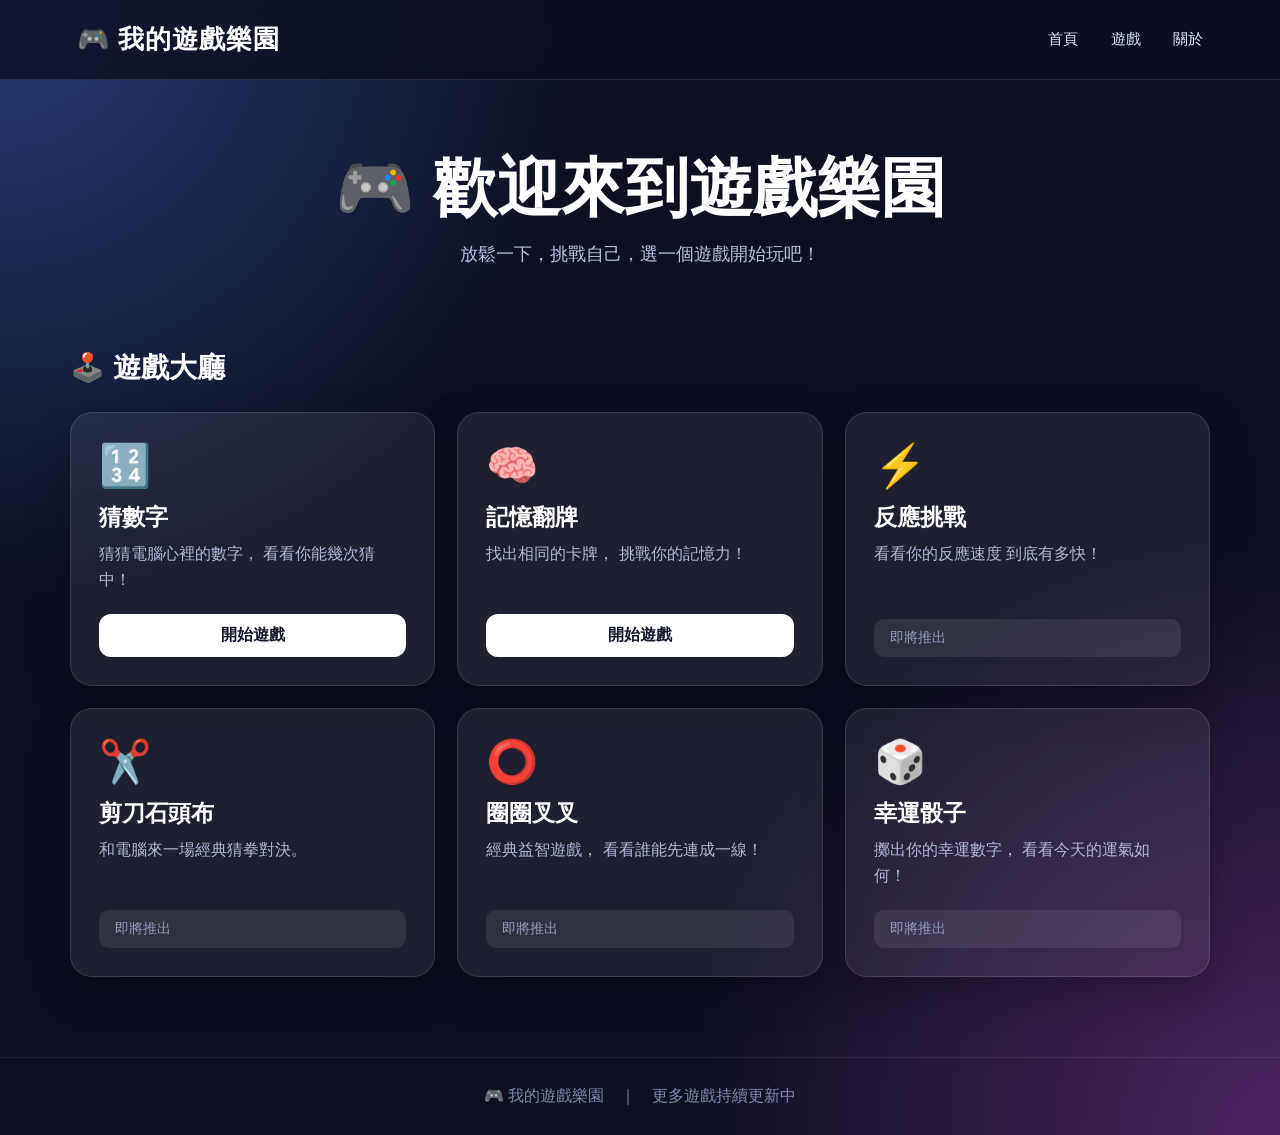
==== index.html @ 81b6e9c9 "Add files via upload" ====
<!DOCTYPE html>
<html lang="zh-Hant">
<head>
    <meta charset="UTF-8">
    <meta name="viewport" content="width=device-width, initial-scale=1.0">

    <title>我的遊戲樂園</title>

    <link rel="stylesheet" href="css/style.css">
</head>

<body>

    <!-- 頁首 -->
    <header>
        <div class="logo">
            🎮 我的遊戲樂園
        </div>

        <nav>
            <a href="index.html">首頁</a>
            <a href="#games">遊戲</a>
            <a href="#about">關於</a>
        </nav>
    </header>


    <!-- 首頁主視覺 -->
    <main>

        <section class="hero">
            <h1>🎮 歡迎來到遊戲樂園</h1>

            <p>
                放鬆一下，挑戰自己，選一個遊戲開始玩吧！
            </p>
        </section>


        <!-- 遊戲區 -->
        <section class="games-section" id="games">

            <h2 class="section-title">
                🕹️ 遊戲大廳
            </h2>


            <div class="game-grid">

                <!-- 猜數字 -->
                <div class="game-card">

                    <div>
                        <div class="game-icon">🔢</div>

                        <h3>猜數字</h3>

                        <p>
                            猜猜電腦心裡的數字，
                            看看你能幾次猜中！
                        </p>
                    </div>

                    <a
                        class="game-button"
                        href="games/guess-number.html"
                    >
                        開始遊戲
                    </a>

                </div>


                <!-- 記憶翻牌 -->
                <div class="game-card">

                    <div>
                        <div class="game-icon">🧠</div>

                        <h3>記憶翻牌</h3>

                        <p>
                            找出相同的卡牌，
                            挑戰你的記憶力！
                        </p>
                    </div>

                    <a
    class="game-button"
    href="games/memory.html"
>
    開始遊戲
</a>

                </div>


                <!-- 反應挑戰 -->
                <div class="game-card">

                    <div>
                        <div class="game-icon">⚡</div>

                        <h3>反應挑戰</h3>

                        <p>
                            看看你的反應速度
                            到底有多快！
                        </p>
                    </div>

                    <span class="coming-soon">
                        即將推出
                    </span>

                </div>


                <!-- 猜拳 -->
                <div class="game-card">

                    <div>
                        <div class="game-icon">✂️</div>

                        <h3>剪刀石頭布</h3>

                        <p>
                            和電腦來一場經典猜拳對決。
                        </p>
                    </div>

                    <span class="coming-soon">
                        即將推出
                    </span>

                </div>


                <!-- 圈圈叉叉 -->
                <div class="game-card">

                    <div>
                        <div class="game-icon">⭕</div>

                        <h3>圈圈叉叉</h3>

                        <p>
                            經典益智遊戲，
                            看看誰能先連成一線！
                        </p>
                    </div>

                    <span class="coming-soon">
                        即將推出
                    </span>

                </div>


                <!-- 骰子 -->
                <div class="game-card">

                    <div>
                        <div class="game-icon">🎲</div>

                        <h3>幸運骰子</h3>

                        <p>
                            擲出你的幸運數字，
                            看看今天的運氣如何！
                        </p>
                    </div>

                    <span class="coming-soon">
                        即將推出
                    </span>

                </div>

            </div>

        </section>

    </main>


    <!-- 頁尾 -->
    <footer id="about">
        🎮 我的遊戲樂園　｜　更多遊戲持續更新中
    </footer>

</body>
</html>
---- css/style.css ----
/* =========================
   整個網站的基本設定
   ========================= */

* {
    box-sizing: border-box;
}

body {
    margin: 0;
    font-family: "Microsoft JhengHei", "Noto Sans TC", sans-serif;
    background:
        radial-gradient(circle at top left, #263b73 0%, transparent 35%),
        radial-gradient(circle at bottom right, #4a245f 0%, transparent 35%),
        #0d1020;
    color: #ffffff;
    min-height: 100vh;
}


/* =========================
   頁首
   ========================= */

header {
    width: 100%;
    padding: 22px 6%;
    display: flex;
    justify-content: space-between;
    align-items: center;
    background: rgba(13, 16, 32, 0.8);
    border-bottom: 1px solid rgba(255, 255, 255, 0.1);
    backdrop-filter: blur(12px);
}

.logo {
    font-size: 26px;
    font-weight: bold;
    letter-spacing: 1px;
}

nav a {
    color: #dfe5ff;
    text-decoration: none;
    margin-left: 28px;
    font-size: 15px;
    transition: 0.3s;
}

nav a:hover {
    color: #ffffff;
}


/* =========================
   首頁主要區域
   ========================= */

.hero {
    max-width: 1200px;
    margin: 0 auto;
    padding: 70px 30px 35px;
    text-align: center;
}

.hero h1 {
    margin: 0 0 15px;
    font-size: clamp(36px, 6vw, 64px);
    line-height: 1.2;
}

.hero p {
    margin: 0 auto;
    color: #b9c1df;
    font-size: 18px;
}


/* =========================
   遊戲區域
   ========================= */

.games-section {
    max-width: 1200px;
    margin: 0 auto;
    padding: 25px 30px 80px;
}

.section-title {
    font-size: 28px;
    margin-bottom: 25px;
}


/* =========================
   遊戲卡片
   ========================= */

.game-grid {
    display: grid;
    grid-template-columns: repeat(3, 1fr);
    gap: 22px;
}

.game-card {
    position: relative;
    padding: 28px;
    min-height: 210px;
    display: flex;
    flex-direction: column;
    justify-content: space-between;

    background: rgba(255, 255, 255, 0.07);
    border: 1px solid rgba(255, 255, 255, 0.12);
    border-radius: 22px;

    box-shadow: 0 15px 40px rgba(0, 0, 0, 0.25);

    transition:
        transform 0.3s ease,
        background 0.3s ease,
        border-color 0.3s ease;
}

.game-card:hover {
    transform: translateY(-8px);
    background: rgba(255, 255, 255, 0.11);
    border-color: rgba(255, 255, 255, 0.25);
}

.game-icon {
    font-size: 42px;
    margin-bottom: 12px;
}

.game-card h3 {
    margin: 0 0 8px;
    font-size: 23px;
}

.game-card p {
    margin: 0;
    color: #aeb7d5;
    line-height: 1.6;
}


/* =========================
   遊戲按鈕
   ========================= */

.game-button {
    display: inline-block;
    margin-top: 22px;
    padding: 11px 20px;

    border-radius: 12px;
    background: #ffffff;
    color: #15182b;

    text-decoration: none;
    font-weight: bold;
    text-align: center;

    transition: 0.25s;
}

.game-button:hover {
    transform: scale(1.04);
}


/* =========================
   尚未開放的遊戲
   ========================= */

.coming-soon {
    display: inline-block;
    margin-top: 22px;
    padding: 10px 16px;

    border-radius: 10px;
    background: rgba(255, 255, 255, 0.08);
    color: #929bbd;

    font-size: 14px;
}


/* =========================
   頁尾
   ========================= */

footer {
    padding: 28px;
    text-align: center;
    color: #7f88aa;
    border-top: 1px solid rgba(255, 255, 255, 0.08);
}


/* =========================
   手機版
   ========================= */

@media (max-width: 850px) {

    .game-grid {
        grid-template-columns: repeat(2, 1fr);
    }

    header {
        padding: 18px 5%;
    }

    nav a {
        margin-left: 15px;
    }
}


@media (max-width: 600px) {

    header {
        flex-direction: column;
        gap: 15px;
    }

    nav a {
        margin: 0 8px;
    }

    .hero {
        padding-top: 50px;
    }

    .game-grid {
        grid-template-columns: 1fr;
    }

    .games-section {
        padding-left: 20px;
        padding-right: 20px;
    }
}
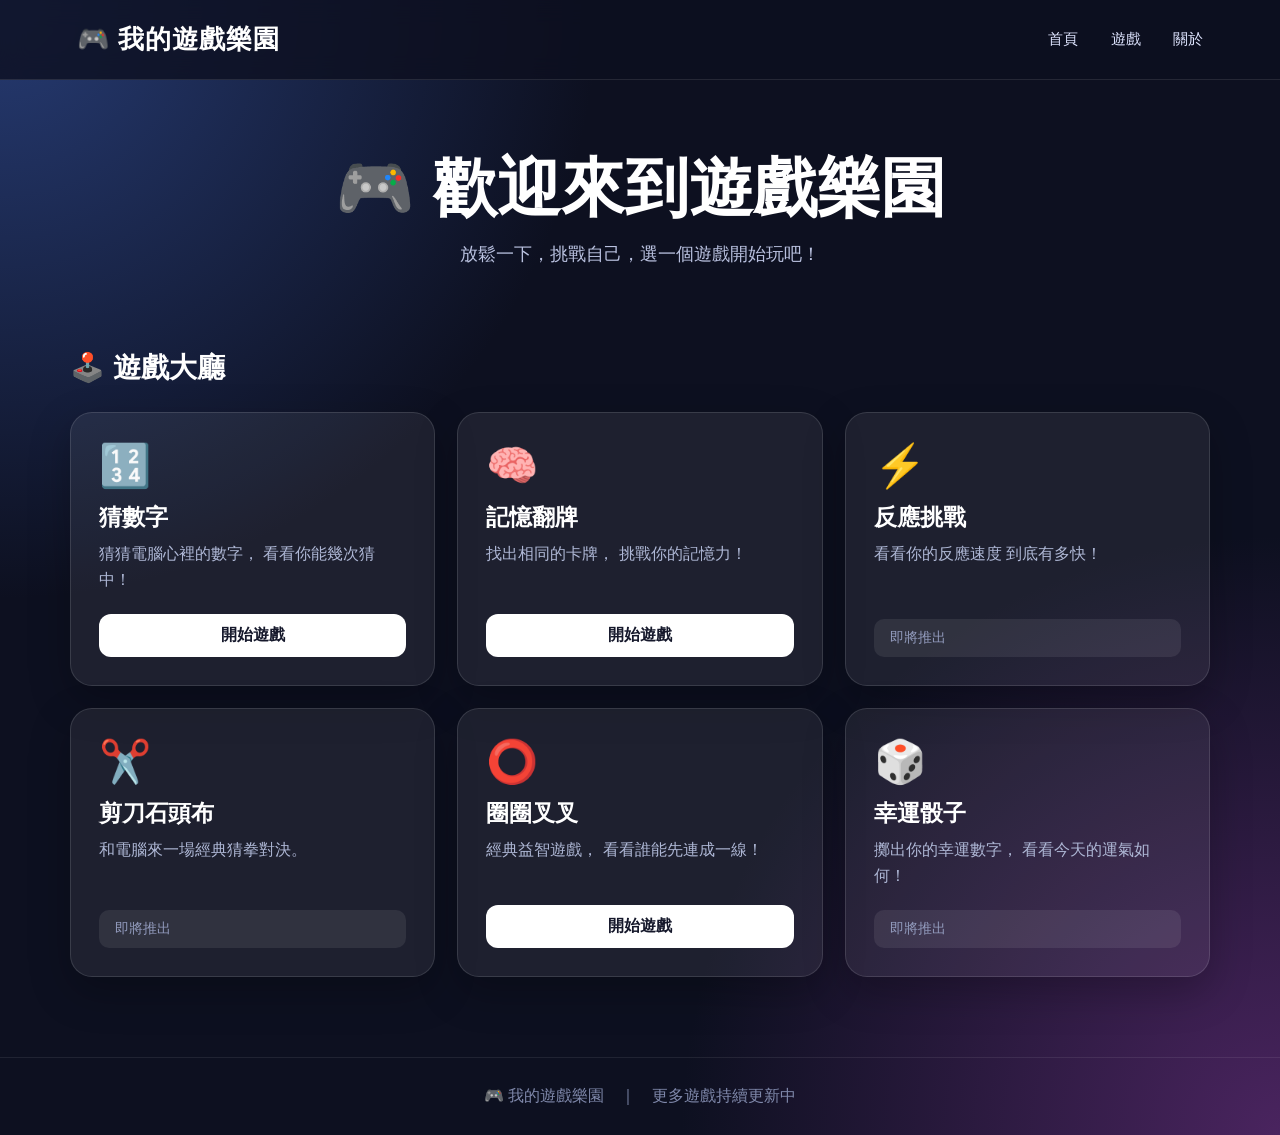
==== commit 1ceb7921: "Add files via upload" ====
--- a/index.html
+++ b/index.html
@@ -150,9 +150,9 @@
                         </p>
                     </div>
 
-                    <span class="coming-soon">
-                        即將推出
-                    </span>
+                    <a class="game-button" href="games/tic-tac-toe.html">
+    開始遊戲
+</a>
 
                 </div>
 
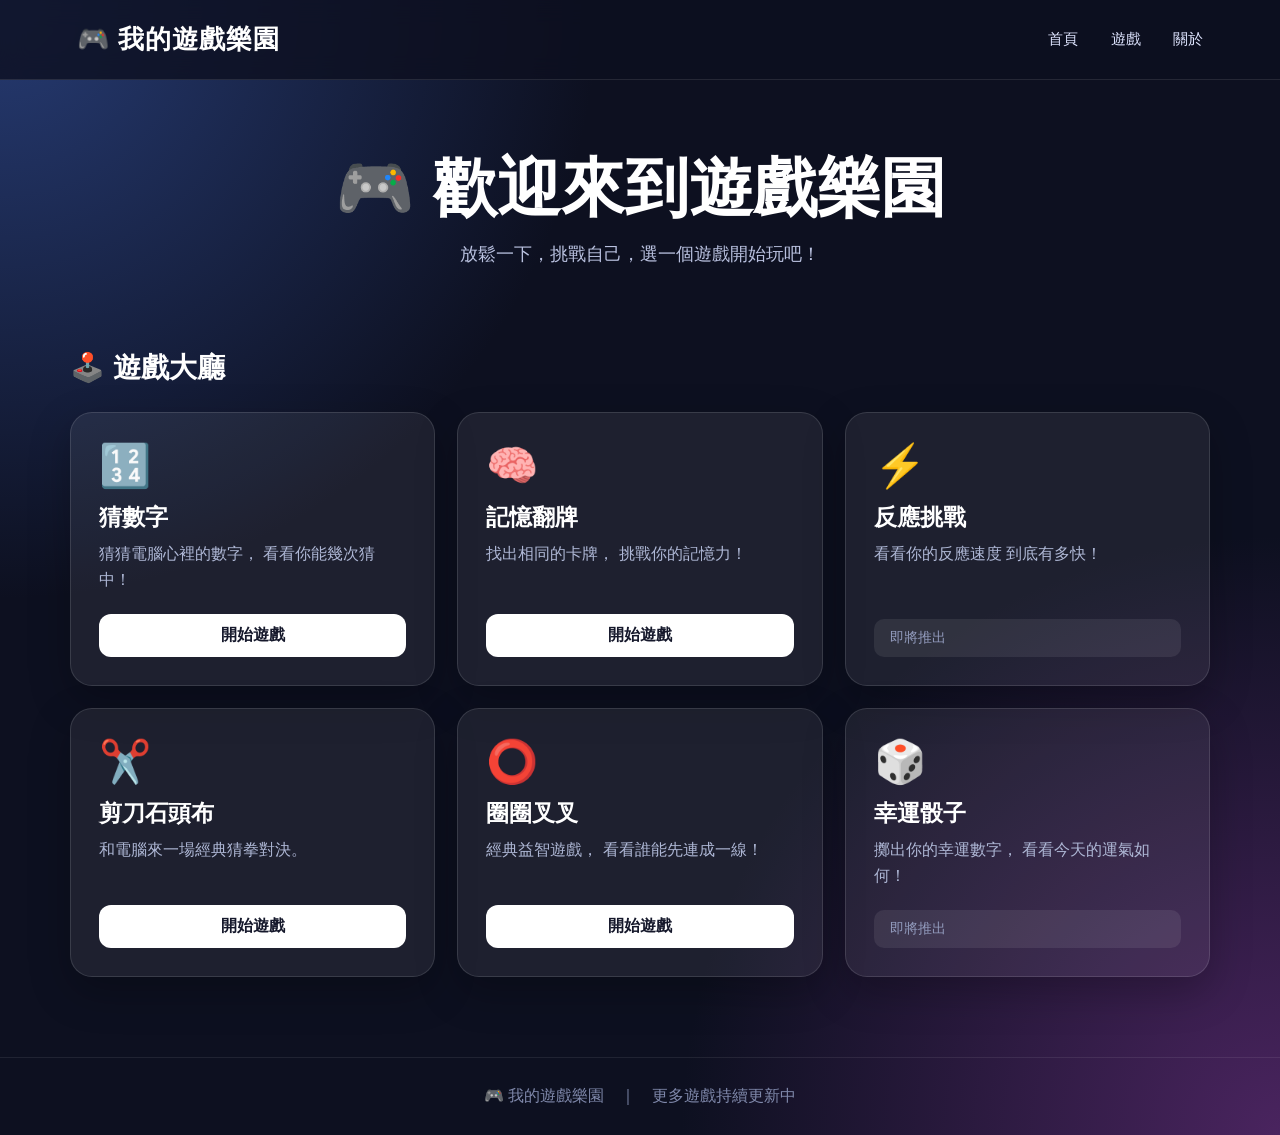
==== commit 34f2c518: "Add files via upload" ====
--- a/index.html
+++ b/index.html
@@ -129,9 +129,9 @@
                         </p>
                     </div>
 
-                    <span class="coming-soon">
-                        即將推出
-                    </span>
+                    <a class="game-button" href="games/rock-paper-scissors.html">
+    開始遊戲
+</a>
 
                 </div>
 
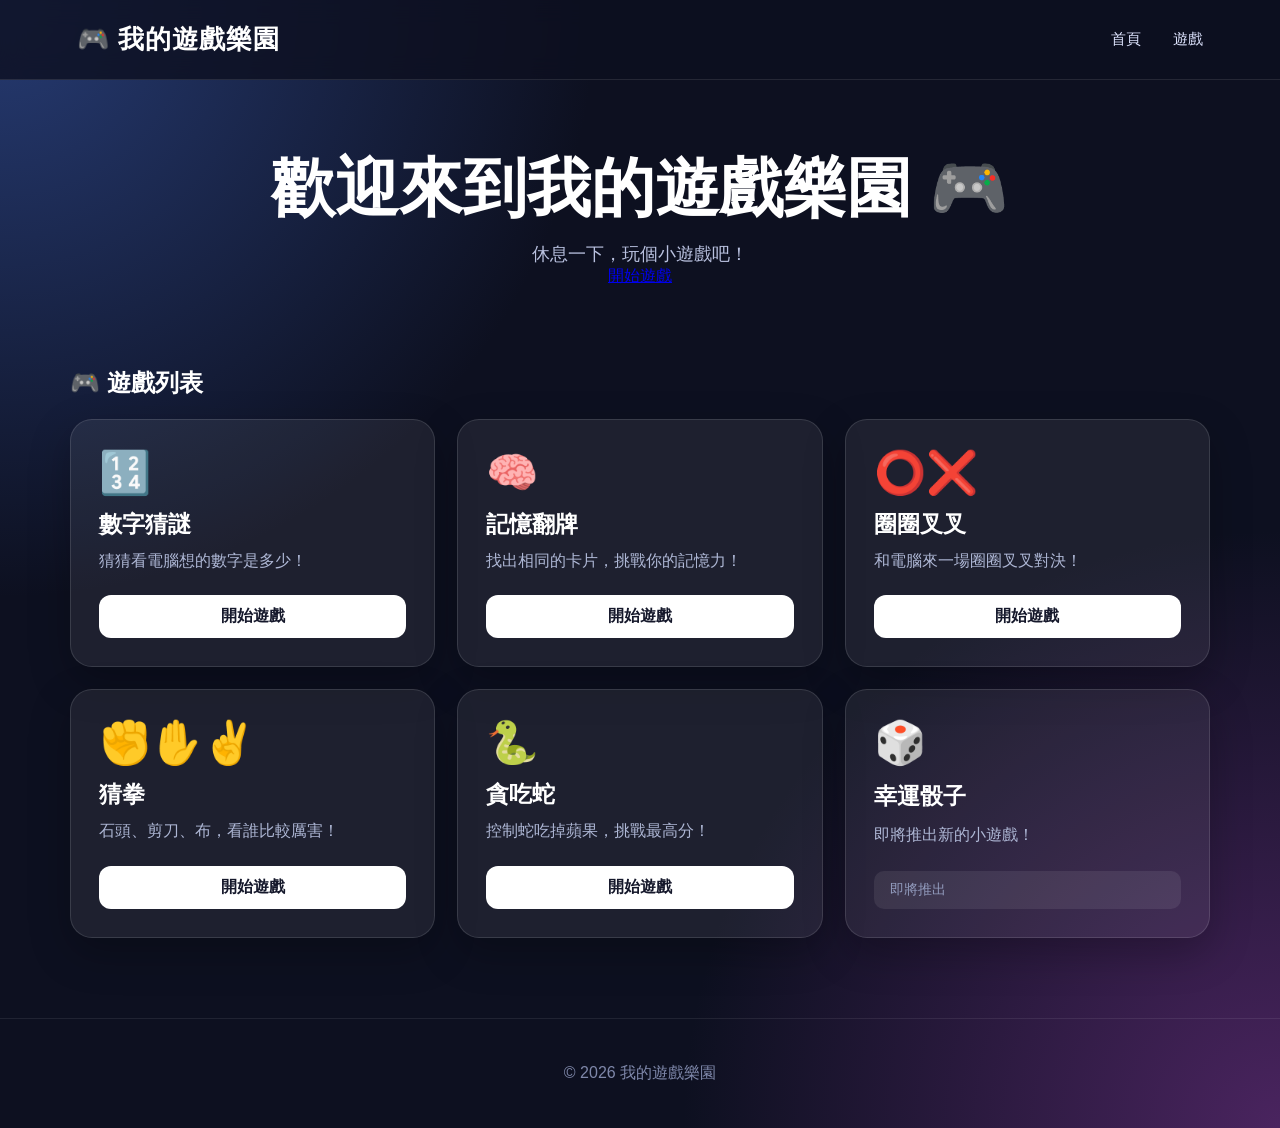
==== commit 69cf5426: "Add files via upload" ====
--- a/index.html
+++ b/index.html
@@ -1,65 +1,118 @@
 <!DOCTYPE html>
 <html lang="zh-Hant">
+
 <head>
+
     <meta charset="UTF-8">
-    <meta name="viewport" content="width=device-width, initial-scale=1.0">
+
+    <meta
+        name="viewport"
+        content="width=device-width, initial-scale=1.0"
+    >
 
     <title>我的遊戲樂園</title>
 
-    <link rel="stylesheet" href="css/style.css">
+    <link
+        rel="stylesheet"
+        href="css/style.css"
+    >
+
 </head>
 
+
 <body>
 
-    <!-- 頁首 -->
+
+    <!-- =========================
+         網站標題與導覽列
+    ========================== -->
+
     <header>
+
         <div class="logo">
             🎮 我的遊戲樂園
         </div>
 
         <nav>
-            <a href="index.html">首頁</a>
-            <a href="#games">遊戲</a>
-            <a href="#about">關於</a>
+
+            <a href="index.html">
+                首頁
+            </a>
+
+            <a href="#games">
+                遊戲
+            </a>
+
         </nav>
+
     </header>
 
 
-    <!-- 首頁主視覺 -->
+
+    <!-- =========================
+         首頁主要內容
+    ========================== -->
+
     <main>
 
+
+        <!-- 首頁歡迎區 -->
+
         <section class="hero">
-            <h1>🎮 歡迎來到遊戲樂園</h1>
+
+            <h1>
+                歡迎來到我的遊戲樂園 🎮
+            </h1>
 
             <p>
-                放鬆一下，挑戰自己，選一個遊戲開始玩吧！
+                休息一下，玩個小遊戲吧！
             </p>
+
+            <a
+                class="hero-button"
+                href="#games"
+            >
+                開始遊戲
+            </a>
+
         </section>
 
 
-        <!-- 遊戲區 -->
-        <section class="games-section" id="games">
-
-            <h2 class="section-title">
-                🕹️ 遊戲大廳
+
+        <!-- =========================
+             遊戲區
+        ========================== -->
+
+        <section
+            class="games-section"
+            id="games"
+        >
+
+            <h2>
+                🎮 遊戲列表
             </h2>
 
 
             <div class="game-grid">
 
-                <!-- 猜數字 -->
-                <div class="game-card">
-
-                    <div>
-                        <div class="game-icon">🔢</div>
-
-                        <h3>猜數字</h3>
-
-                        <p>
-                            猜猜電腦心裡的數字，
-                            看看你能幾次猜中！
-                        </p>
-                    </div>
+
+                <!-- =========================
+                     1. 數字猜謎
+                ========================== -->
+
+                <div class="game-card">
+
+                    <div class="game-icon">
+                        🔢
+                    </div>
+
+                    <h3>
+                        數字猜謎
+                    </h3>
+
+                    <p>
+                        猜猜看電腦想的數字是多少！
+                    </p>
 
                     <a
                         class="game-button"
@@ -71,43 +124,140 @@
                 </div>
 
 
-                <!-- 記憶翻牌 -->
-                <div class="game-card">
-
-                    <div>
-                        <div class="game-icon">🧠</div>
-
-                        <h3>記憶翻牌</h3>
-
-                        <p>
-                            找出相同的卡牌，
-                            挑戰你的記憶力！
-                        </p>
-                    </div>
-
-                    <a
-    class="game-button"
-    href="games/memory.html"
->
-    開始遊戲
-</a>
-
-                </div>
-
-
-                <!-- 反應挑戰 -->
-                <div class="game-card">
-
-                    <div>
-                        <div class="game-icon">⚡</div>
-
-                        <h3>反應挑戰</h3>
-
-                        <p>
-                            看看你的反應速度
-                            到底有多快！
-                        </p>
-                    </div>
+
+                <!-- =========================
+                     2. 記憶翻牌
+                ========================== -->
+
+                <div class="game-card">
+
+                    <div class="game-icon">
+                        🧠
+                    </div>
+
+                    <h3>
+                        記憶翻牌
+                    </h3>
+
+                    <p>
+                        找出相同的卡片，挑戰你的記憶力！
+                    </p>
+
+                    <a
+                        class="game-button"
+                        href="games/memory.html"
+                    >
+                        開始遊戲
+                    </a>
+
+                </div>
+
+
+
+                <!-- =========================
+                     3. 圈圈叉叉
+                ========================== -->
+
+                <div class="game-card">
+
+                    <div class="game-icon">
+                        ⭕❌
+                    </div>
+
+                    <h3>
+                        圈圈叉叉
+                    </h3>
+
+                    <p>
+                        和電腦來一場圈圈叉叉對決！
+                    </p>
+
+                    <a
+                        class="game-button"
+                        href="games/tic-tac-toe.html"
+                    >
+                        開始遊戲
+                    </a>
+
+                </div>
+
+
+
+                <!-- =========================
+                     4. 猜拳
+                ========================== -->
+
+                <div class="game-card">
+
+                    <div class="game-icon">
+                        ✊✋✌️
+                    </div>
+
+                    <h3>
+                        猜拳
+                    </h3>
+
+                    <p>
+                        石頭、剪刀、布，看誰比較厲害！
+                    </p>
+
+                    <a
+                        class="game-button"
+                        href="games/rock-paper-scissors.html"
+                    >
+                        開始遊戲
+                    </a>
+
+                </div>
+
+
+
+                <!-- =========================
+                     5. 貪吃蛇
+                ========================== -->
+
+                <div class="game-card">
+
+                    <div class="game-icon">
+                        🐍
+                    </div>
+
+                    <h3>
+                        貪吃蛇
+                    </h3>
+
+                    <p>
+                        控制蛇吃掉蘋果，挑戰最高分！
+                    </p>
+
+                    <a
+                        class="game-button"
+                        href="games/snake.html"
+                    >
+                        開始遊戲
+                    </a>
+
+                </div>
+
+
+
+                <!-- =========================
+                     6. 幸運骰子
+                ========================== -->
+
+                <div class="game-card">
+
+                    <div class="game-icon">
+                        🎲
+                    </div>
+
+                    <h3>
+                        幸運骰子
+                    </h3>
+
+                    <p>
+                        即將推出新的小遊戲！
+                    </p>
 
                     <span class="coming-soon">
                         即將推出
@@ -116,78 +266,29 @@
                 </div>
 
 
-                <!-- 猜拳 -->
-                <div class="game-card">
-
-                    <div>
-                        <div class="game-icon">✂️</div>
-
-                        <h3>剪刀石頭布</h3>
-
-                        <p>
-                            和電腦來一場經典猜拳對決。
-                        </p>
-                    </div>
-
-                    <a class="game-button" href="games/rock-paper-scissors.html">
-    開始遊戲
-</a>
-
-                </div>
-
-
-                <!-- 圈圈叉叉 -->
-                <div class="game-card">
-
-                    <div>
-                        <div class="game-icon">⭕</div>
-
-                        <h3>圈圈叉叉</h3>
-
-                        <p>
-                            經典益智遊戲，
-                            看看誰能先連成一線！
-                        </p>
-                    </div>
-
-                    <a class="game-button" href="games/tic-tac-toe.html">
-    開始遊戲
-</a>
-
-                </div>
-
-
-                <!-- 骰子 -->
-                <div class="game-card">
-
-                    <div>
-                        <div class="game-icon">🎲</div>
-
-                        <h3>幸運骰子</h3>
-
-                        <p>
-                            擲出你的幸運數字，
-                            看看今天的運氣如何！
-                        </p>
-                    </div>
-
-                    <span class="coming-soon">
-                        即將推出
-                    </span>
-
-                </div>
 
             </div>
 
         </section>
 
+
     </main>
 
 
-    <!-- 頁尾 -->
-    <footer id="about">
-        🎮 我的遊戲樂園　｜　更多遊戲持續更新中
+
+    <!-- =========================
+         頁尾
+    ========================== -->
+
+    <footer>
+
+        <p>
+            © 2026 我的遊戲樂園
+        </p>
+
     </footer>
 
+
 </body>
+
 </html>
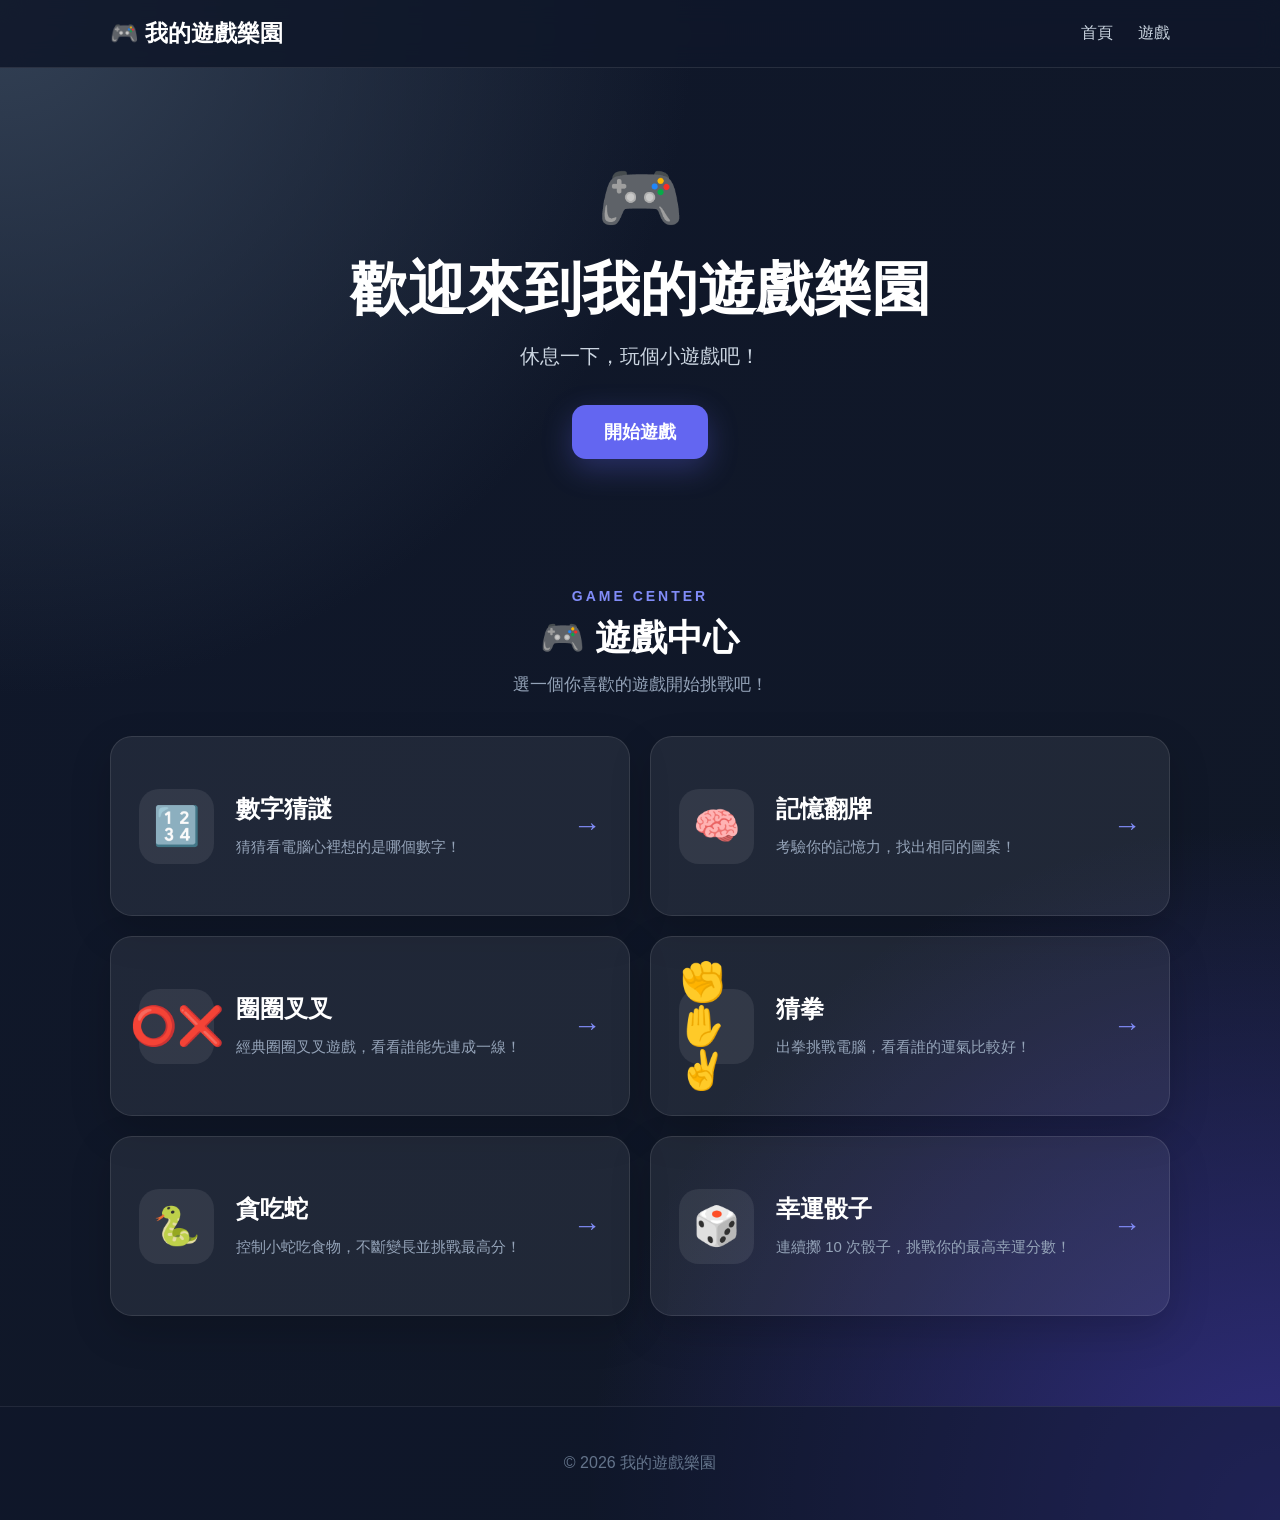
==== commit 1c1064bb: "Add files via upload" ====
--- a/index.html
+++ b/index.html
@@ -1,285 +1,621 @@
 <!DOCTYPE html>
 <html lang="zh-Hant">
-
 <head>
-
     <meta charset="UTF-8">
-
-    <meta
-        name="viewport"
-        content="width=device-width, initial-scale=1.0"
-    >
+    <meta name="viewport" content="width=device-width, initial-scale=1.0">
 
     <title>我的遊戲樂園</title>
 
-    <link
-        rel="stylesheet"
-        href="css/style.css"
-    >
-
+    <style>
+        * {
+            box-sizing: border-box;
+        }
+
+        html {
+            scroll-behavior: smooth;
+        }
+
+        body {
+            margin: 0;
+            font-family:
+                Arial,
+                "Microsoft JhengHei",
+                "Noto Sans TC",
+                sans-serif;
+
+            color: #ffffff;
+
+            background:
+                radial-gradient(circle at top left, #334155 0%, transparent 35%),
+                radial-gradient(circle at bottom right, #312e81 0%, transparent 35%),
+                linear-gradient(135deg, #0f172a, #111827);
+
+            min-height: 100vh;
+        }
+
+        a {
+            color: inherit;
+            text-decoration: none;
+        }
+
+        /* =========================
+           頁首
+        ========================= */
+
+        header {
+            position: sticky;
+            top: 0;
+            z-index: 100;
+
+            background: rgba(15, 23, 42, 0.88);
+            backdrop-filter: blur(12px);
+
+            border-bottom: 1px solid rgba(255, 255, 255, 0.1);
+        }
+
+        .header-inner {
+            max-width: 1100px;
+            margin: auto;
+
+            padding: 18px 20px;
+
+            display: flex;
+            justify-content: space-between;
+            align-items: center;
+        }
+
+        .logo {
+            font-size: 23px;
+            font-weight: bold;
+        }
+
+        .nav {
+            display: flex;
+            gap: 25px;
+        }
+
+        .nav a {
+            color: #cbd5e1;
+            font-size: 16px;
+            transition: 0.2s;
+        }
+
+        .nav a:hover {
+            color: #ffffff;
+        }
+
+        /* =========================
+           主視覺
+        ========================= */
+
+        .hero {
+            max-width: 1100px;
+            margin: auto;
+
+            min-height: 470px;
+
+            padding: 80px 20px 70px;
+
+            display: flex;
+            justify-content: center;
+            align-items: center;
+
+            text-align: center;
+        }
+
+        .hero-content {
+            max-width: 750px;
+        }
+
+        .hero-icon {
+            font-size: 70px;
+            margin-bottom: 15px;
+        }
+
+        .hero h1 {
+            margin: 0 0 20px;
+
+            font-size: clamp(36px, 6vw, 58px);
+            line-height: 1.2;
+        }
+
+        .hero p {
+            margin: 0 0 35px;
+
+            color: #cbd5e1;
+            font-size: 20px;
+        }
+
+        .start-button {
+            display: inline-block;
+
+            padding: 15px 32px;
+
+            border-radius: 14px;
+
+            background: #6366f1;
+            color: #ffffff;
+
+            font-size: 18px;
+            font-weight: bold;
+
+            box-shadow: 0 10px 30px rgba(99, 102, 241, 0.3);
+
+            transition: 0.2s;
+        }
+
+        .start-button:hover {
+            transform: translateY(-3px);
+            background: #818cf8;
+        }
+
+        /* =========================
+           遊戲區
+        ========================= */
+
+        .games-section {
+            max-width: 1100px;
+            margin: auto;
+
+            padding: 50px 20px 90px;
+        }
+
+        .section-title {
+            text-align: center;
+            margin-bottom: 40px;
+        }
+
+        .section-title .small-title {
+            color: #818cf8;
+
+            font-size: 14px;
+            font-weight: bold;
+
+            letter-spacing: 3px;
+        }
+
+        .section-title h2 {
+            margin: 10px 0;
+
+            font-size: 36px;
+        }
+
+        .section-title p {
+            margin: 0;
+
+            color: #94a3b8;
+            font-size: 17px;
+        }
+
+        /* =========================
+           遊戲卡片
+        ========================= */
+
+        .games-grid {
+            display: grid;
+
+            grid-template-columns:
+                repeat(2, minmax(0, 1fr));
+
+            gap: 20px;
+        }
+
+        .game-card {
+            position: relative;
+
+            min-height: 180px;
+
+            padding: 28px;
+
+            display: flex;
+            align-items: center;
+            gap: 22px;
+
+            background: rgba(255, 255, 255, 0.07);
+
+            border: 1px solid rgba(255, 255, 255, 0.1);
+
+            border-radius: 22px;
+
+            box-shadow:
+                0 15px 40px rgba(0, 0, 0, 0.18);
+
+            transition:
+                transform 0.2s,
+                background 0.2s,
+                border-color 0.2s;
+        }
+
+        .game-card:hover {
+            transform: translateY(-5px);
+
+            background: rgba(255, 255, 255, 0.11);
+
+            border-color: rgba(129, 140, 248, 0.5);
+        }
+
+        .game-icon {
+            flex-shrink: 0;
+
+            width: 75px;
+            height: 75px;
+
+            display: flex;
+            justify-content: center;
+            align-items: center;
+
+            background: rgba(255, 255, 255, 0.08);
+
+            border-radius: 20px;
+
+            font-size: 38px;
+        }
+
+        .game-info {
+            flex: 1;
+        }
+
+        .game-info h3 {
+            margin: 0 0 10px;
+
+            font-size: 24px;
+        }
+
+        .game-info p {
+            margin: 0;
+
+            color: #94a3b8;
+
+            line-height: 1.6;
+            font-size: 15px;
+        }
+
+        .arrow {
+            flex-shrink: 0;
+
+            color: #818cf8;
+
+            font-size: 28px;
+
+            transition: transform 0.2s;
+        }
+
+        .game-card:hover .arrow {
+            transform: translateX(5px);
+        }
+
+        /* =========================
+           頁尾
+        ========================= */
+
+        footer {
+            border-top: 1px solid rgba(255, 255, 255, 0.08);
+
+            padding: 30px 20px;
+
+            text-align: center;
+
+            color: #64748b;
+
+            background: rgba(15, 23, 42, 0.5);
+        }
+
+        /* =========================
+           手機版
+        ========================= */
+
+        @media (max-width: 700px) {
+
+            .header-inner {
+                padding: 15px;
+            }
+
+            .logo {
+                font-size: 19px;
+            }
+
+            .nav {
+                gap: 12px;
+            }
+
+            .nav a {
+                font-size: 14px;
+            }
+
+            .hero {
+                min-height: 420px;
+
+                padding-top: 60px;
+            }
+
+            .hero-icon {
+                font-size: 55px;
+            }
+
+            .hero p {
+                font-size: 17px;
+            }
+
+            .games-grid {
+                grid-template-columns: 1fr;
+            }
+
+            .game-card {
+                padding: 22px;
+            }
+
+            .game-icon {
+                width: 65px;
+                height: 65px;
+
+                font-size: 32px;
+            }
+
+            .game-info h3 {
+                font-size: 21px;
+            }
+
+            .game-info p {
+                font-size: 14px;
+            }
+        }
+    </style>
 </head>
 
-
 <body>
 
-
-    <!-- =========================
-         網站標題與導覽列
-    ========================== -->
-
+    <!-- 頁首 -->
     <header>
 
-        <div class="logo">
-            🎮 我的遊戲樂園
+        <div class="header-inner">
+
+            <a href="index.html" class="logo">
+                🎮 我的遊戲樂園
+            </a>
+
+            <nav class="nav">
+                <a href="index.html">首頁</a>
+                <a href="#games">遊戲</a>
+            </nav>
+
         </div>
 
-        <nav>
-
-            <a href="index.html">
-                首頁
-            </a>
-
-            <a href="#games">
-                遊戲
-            </a>
-
-        </nav>
-
     </header>
 
 
-
-    <!-- =========================
-         首頁主要內容
-    ========================== -->
-
+    <!-- 主畫面 -->
     <main>
 
-
-        <!-- 首頁歡迎區 -->
-
         <section class="hero">
 
-            <h1>
-                歡迎來到我的遊戲樂園 🎮
-            </h1>
-
-            <p>
-                休息一下，玩個小遊戲吧！
-            </p>
-
-            <a
-                class="hero-button"
-                href="#games"
-            >
-                開始遊戲
-            </a>
+            <div class="hero-content">
+
+                <div class="hero-icon">
+                    🎮
+                </div>
+
+                <h1>
+                    歡迎來到我的遊戲樂園
+                </h1>
+
+                <p>
+                    休息一下，玩個小遊戲吧！
+                </p>
+
+                <a href="#games" class="start-button">
+                    開始遊戲
+                </a>
+
+            </div>
 
         </section>
 
 
-
-        <!-- =========================
-             遊戲區
-        ========================== -->
-
-        <section
-            class="games-section"
-            id="games"
-        >
-
-            <h2>
-                🎮 遊戲列表
-            </h2>
-
-
-            <div class="game-grid">
-
-
-                <!-- =========================
-                     1. 數字猜謎
-                ========================== -->
-
-                <div class="game-card">
+        <!-- 遊戲列表 -->
+        <section id="games" class="games-section">
+
+            <div class="section-title">
+
+                <div class="small-title">
+                    GAME CENTER
+                </div>
+
+                <h2>
+                    🎮 遊戲中心
+                </h2>
+
+                <p>
+                    選一個你喜歡的遊戲開始挑戰吧！
+                </p>
+
+            </div>
+
+
+            <div class="games-grid">
+
+
+                <!-- 1. 數字猜謎 -->
+                <a
+                    href="games/guess-number.html"
+                    class="game-card"
+                >
 
                     <div class="game-icon">
                         🔢
                     </div>
 
-                    <h3>
-                        數字猜謎
-                    </h3>
-
-                    <p>
-                        猜猜看電腦想的數字是多少！
-                    </p>
-
-                    <a
-                        class="game-button"
-                        href="games/guess-number.html"
-                    >
-                        開始遊戲
-                    </a>
-
-                </div>
-
-
-
-                <!-- =========================
-                     2. 記憶翻牌
-                ========================== -->
-
-                <div class="game-card">
+                    <div class="game-info">
+
+                        <h3>
+                            數字猜謎
+                        </h3>
+
+                        <p>
+                            猜猜看電腦心裡想的是哪個數字！
+                        </p>
+
+                    </div>
+
+                    <div class="arrow">
+                        →
+                    </div>
+
+                </a>
+
+
+                <!-- 2. 記憶翻牌 -->
+                <a
+                    href="games/memory.html"
+                    class="game-card"
+                >
 
                     <div class="game-icon">
                         🧠
                     </div>
 
-                    <h3>
-                        記憶翻牌
-                    </h3>
-
-                    <p>
-                        找出相同的卡片，挑戰你的記憶力！
-                    </p>
-
-                    <a
-                        class="game-button"
-                        href="games/memory.html"
-                    >
-                        開始遊戲
-                    </a>
-
-                </div>
-
-
-
-                <!-- =========================
-                     3. 圈圈叉叉
-                ========================== -->
-
-                <div class="game-card">
+                    <div class="game-info">
+
+                        <h3>
+                            記憶翻牌
+                        </h3>
+
+                        <p>
+                            考驗你的記憶力，找出相同的圖案！
+                        </p>
+
+                    </div>
+
+                    <div class="arrow">
+                        →
+                    </div>
+
+                </a>
+
+
+                <!-- 3. 圈圈叉叉 -->
+                <a
+                    href="games/tic-tac-toe.html"
+                    class="game-card"
+                >
 
                     <div class="game-icon">
                         ⭕❌
                     </div>
 
-                    <h3>
-                        圈圈叉叉
-                    </h3>
-
-                    <p>
-                        和電腦來一場圈圈叉叉對決！
-                    </p>
-
-                    <a
-                        class="game-button"
-                        href="games/tic-tac-toe.html"
-                    >
-                        開始遊戲
-                    </a>
-
-                </div>
-
-
-
-                <!-- =========================
-                     4. 猜拳
-                ========================== -->
-
-                <div class="game-card">
+                    <div class="game-info">
+
+                        <h3>
+                            圈圈叉叉
+                        </h3>
+
+                        <p>
+                            經典圈圈叉叉遊戲，看看誰能先連成一線！
+                        </p>
+
+                    </div>
+
+                    <div class="arrow">
+                        →
+                    </div>
+
+                </a>
+
+
+                <!-- 4. 猜拳 -->
+                <a
+                    href="games/rock-paper-scissors.html"
+                    class="game-card"
+                >
 
                     <div class="game-icon">
                         ✊✋✌️
                     </div>
 
-                    <h3>
-                        猜拳
-                    </h3>
-
-                    <p>
-                        石頭、剪刀、布，看誰比較厲害！
-                    </p>
-
-                    <a
-                        class="game-button"
-                        href="games/rock-paper-scissors.html"
-                    >
-                        開始遊戲
-                    </a>
-
-                </div>
-
-
-
-                <!-- =========================
-                     5. 貪吃蛇
-                ========================== -->
-
-                <div class="game-card">
+                    <div class="game-info">
+
+                        <h3>
+                            猜拳
+                        </h3>
+
+                        <p>
+                            出拳挑戰電腦，看看誰的運氣比較好！
+                        </p>
+
+                    </div>
+
+                    <div class="arrow">
+                        →
+                    </div>
+
+                </a>
+
+
+                <!-- 5. 貪吃蛇 -->
+                <a
+                    href="games/snake.html"
+                    class="game-card"
+                >
 
                     <div class="game-icon">
                         🐍
                     </div>
 
-                    <h3>
-                        貪吃蛇
-                    </h3>
-
-                    <p>
-                        控制蛇吃掉蘋果，挑戰最高分！
-                    </p>
-
-                    <a
-                        class="game-button"
-                        href="games/snake.html"
-                    >
-                        開始遊戲
-                    </a>
-
-                </div>
-
-
-
-                <!-- =========================
-                     6. 幸運骰子
-                ========================== -->
-
-                <div class="game-card">
+                    <div class="game-info">
+
+                        <h3>
+                            貪吃蛇
+                        </h3>
+
+                        <p>
+                            控制小蛇吃食物，不斷變長並挑戰最高分！
+                        </p>
+
+                    </div>
+
+                    <div class="arrow">
+                        →
+                    </div>
+
+                </a>
+
+
+                <!-- 6. 幸運骰子 -->
+                <a
+                    href="games/dice.html"
+                    class="game-card"
+                >
 
                     <div class="game-icon">
                         🎲
                     </div>
 
-                    <h3>
-                        幸運骰子
-                    </h3>
-
-                    <p>
-                        即將推出新的小遊戲！
-                    </p>
-
-                    <span class="coming-soon">
-                        即將推出
-                    </span>
-
-                </div>
-
+                    <div class="game-info">
+
+                        <h3>
+                            幸運骰子
+                        </h3>
+
+                        <p>
+                            連續擲 10 次骰子，挑戰你的最高幸運分數！
+                        </p>
+
+                    </div>
+
+                    <div class="arrow">
+                        →
+                    </div>
+
+                </a>
 
 
             </div>
 
         </section>
 
-
     </main>
 
 
-
-    <!-- =========================
-         頁尾
-    ========================== -->
-
+    <!-- 頁尾 -->
     <footer>
 
         <p>
@@ -288,7 +624,5 @@
 
     </footer>
 
-
 </body>
-
 </html>
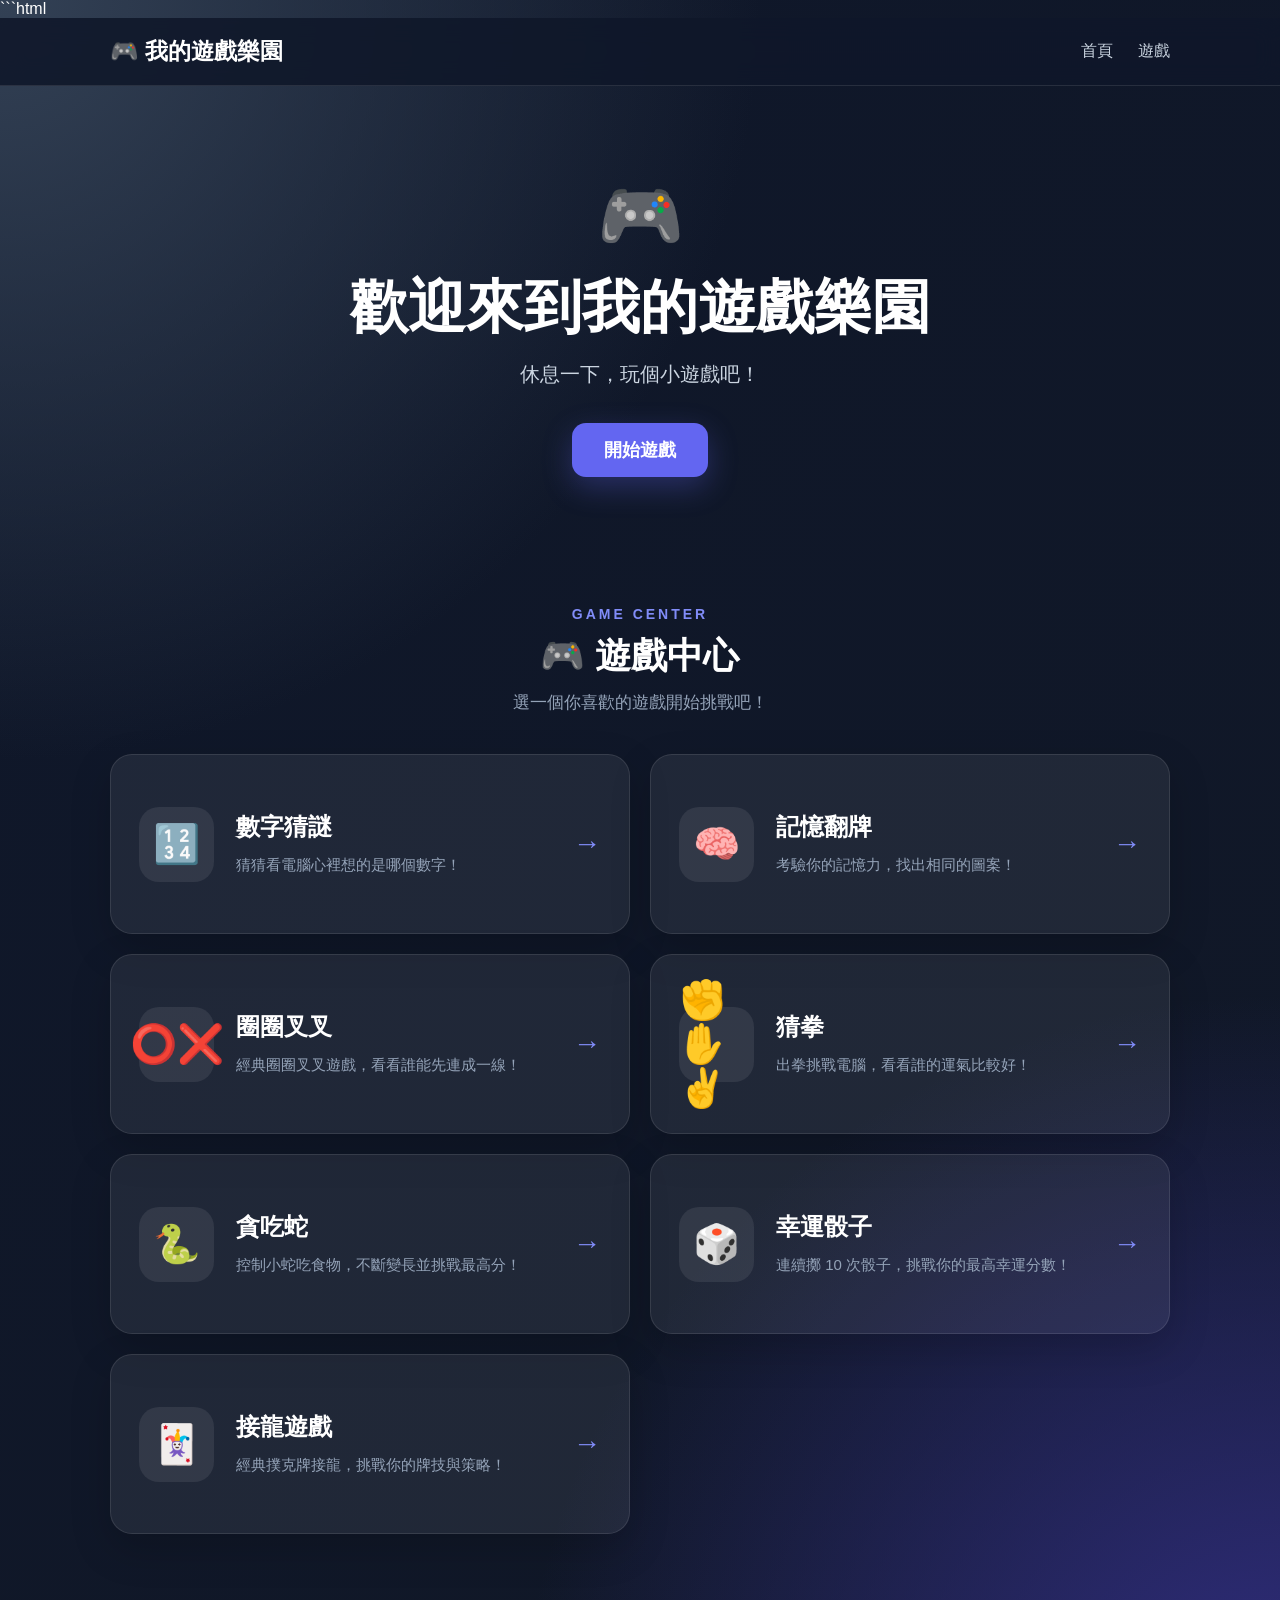
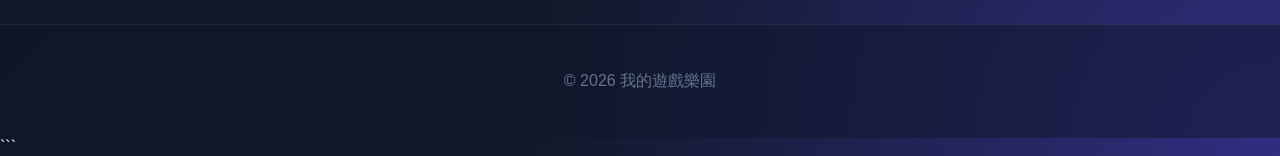
==== commit 758a2378: "Add files via upload" ====
--- a/index.html
+++ b/index.html
@@ -1,3 +1,4 @@
+```html
 <!DOCTYPE html>
 <html lang="zh-Hant">
 <head>
@@ -608,6 +609,35 @@
                 </a>
 
 
+                <!-- 7. 接龍遊戲 -->
+                <a
+                    href="games/solitaire.html"
+                    class="game-card"
+                >
+
+                    <div class="game-icon">
+                        🃏
+                    </div>
+
+                    <div class="game-info">
+
+                        <h3>
+                            接龍遊戲
+                        </h3>
+
+                        <p>
+                            經典撲克牌接龍，挑戰你的牌技與策略！
+                        </p>
+
+                    </div>
+
+                    <div class="arrow">
+                        →
+                    </div>
+
+                </a>
+
+
             </div>
 
         </section>
@@ -625,4 +655,5 @@
     </footer>
 
 </body>
-</html>+</html>
+```
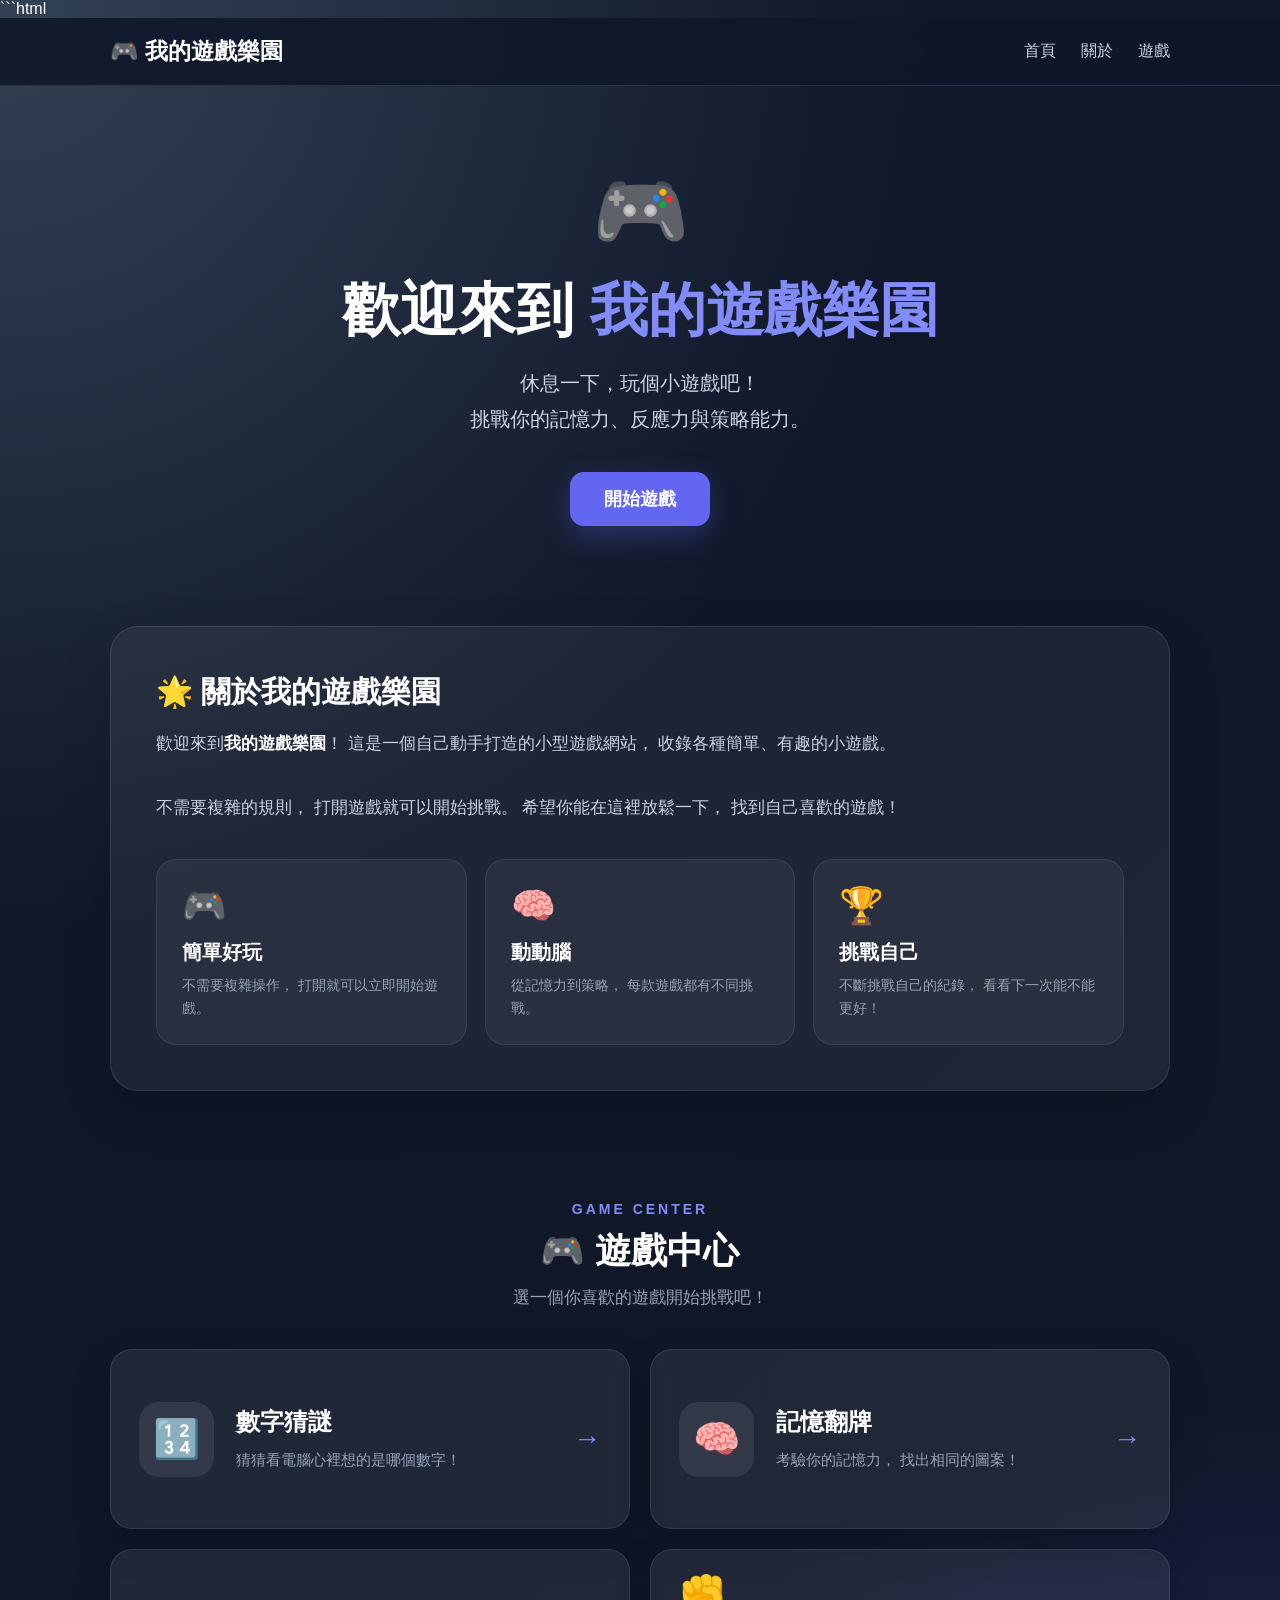
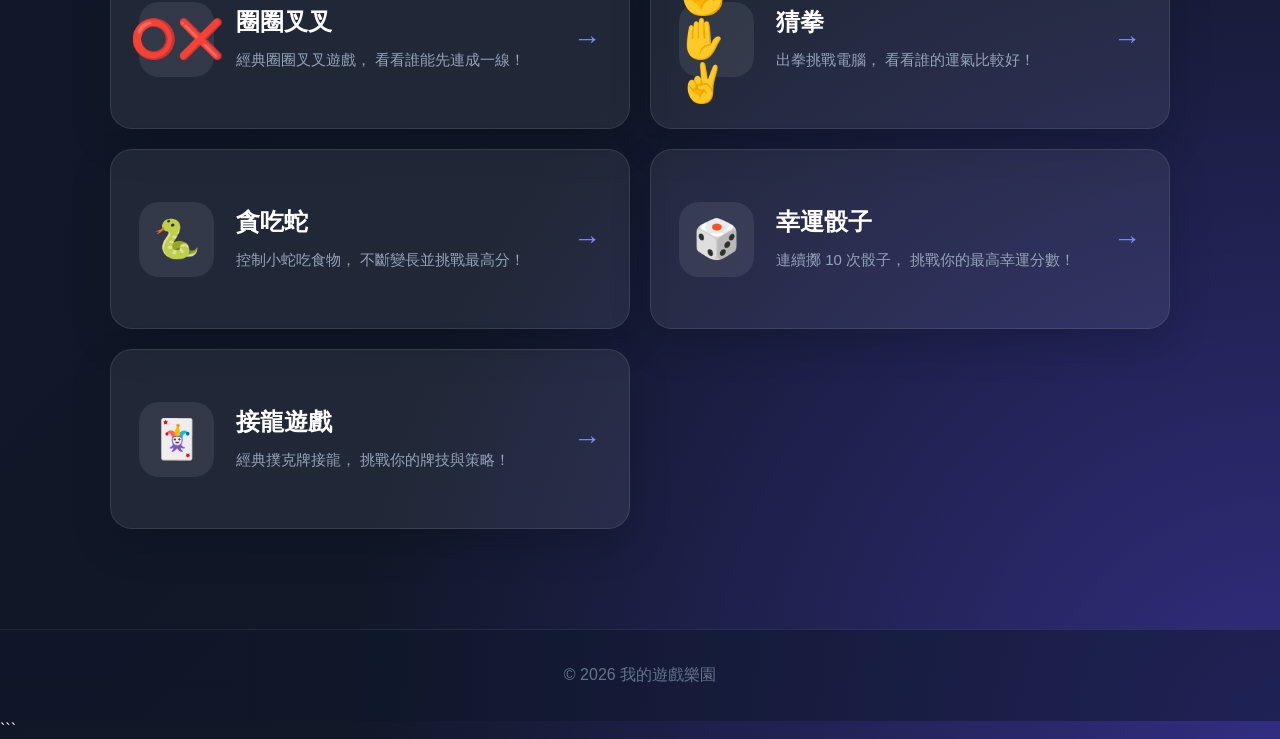
==== commit a4894574: "Add files via upload" ====
--- a/index.html
+++ b/index.html
@@ -18,6 +18,7 @@
 
         body {
             margin: 0;
+
             font-family:
                 Arial,
                 "Microsoft JhengHei",
@@ -27,9 +28,21 @@
             color: #ffffff;
 
             background:
-                radial-gradient(circle at top left, #334155 0%, transparent 35%),
-                radial-gradient(circle at bottom right, #312e81 0%, transparent 35%),
-                linear-gradient(135deg, #0f172a, #111827);
+                radial-gradient(
+                    circle at top left,
+                    #334155 0%,
+                    transparent 35%
+                ),
+                radial-gradient(
+                    circle at bottom right,
+                    #312e81 0%,
+                    transparent 35%
+                ),
+                linear-gradient(
+                    135deg,
+                    #0f172a,
+                    #111827
+                );
 
             min-height: 100vh;
         }
@@ -49,9 +62,12 @@
             z-index: 100;
 
             background: rgba(15, 23, 42, 0.88);
+
             backdrop-filter: blur(12px);
 
-            border-bottom: 1px solid rgba(255, 255, 255, 0.1);
+            border-bottom:
+                1px solid
+                rgba(255, 255, 255, 0.1);
         }
 
         .header-inner {
@@ -77,13 +93,16 @@
 
         .nav a {
             color: #cbd5e1;
+
             font-size: 16px;
+
             transition: 0.2s;
         }
 
         .nav a:hover {
             color: #ffffff;
         }
+
 
         /* =========================
            主視覺
@@ -93,7 +112,7 @@
             max-width: 1100px;
             margin: auto;
 
-            min-height: 470px;
+            min-height: 500px;
 
             padding: 80px 20px 70px;
 
@@ -105,50 +124,200 @@
         }
 
         .hero-content {
-            max-width: 750px;
+            max-width: 780px;
         }
 
         .hero-icon {
-            font-size: 70px;
-            margin-bottom: 15px;
+            font-size: 78px;
+
+            margin-bottom: 18px;
+
+            animation:
+                floatIcon 3s ease-in-out infinite;
+        }
+
+        @keyframes floatIcon {
+
+            0%,
+            100% {
+                transform: translateY(0);
+            }
+
+            50% {
+                transform: translateY(-10px);
+            }
         }
 
         .hero h1 {
             margin: 0 0 20px;
 
-            font-size: clamp(36px, 6vw, 58px);
+            font-size:
+                clamp(
+                    36px,
+                    6vw,
+                    58px
+                );
+
             line-height: 1.2;
         }
 
+        .hero h1 span {
+            color: #818cf8;
+        }
+
         .hero p {
-            margin: 0 0 35px;
+            margin: 0 auto 35px;
+
+            max-width: 650px;
 
             color: #cbd5e1;
+
             font-size: 20px;
+
+            line-height: 1.8;
         }
 
         .start-button {
             display: inline-block;
 
-            padding: 15px 32px;
+            padding: 15px 34px;
 
             border-radius: 14px;
 
             background: #6366f1;
+
             color: #ffffff;
 
             font-size: 18px;
+
             font-weight: bold;
 
-            box-shadow: 0 10px 30px rgba(99, 102, 241, 0.3);
-
-            transition: 0.2s;
+            box-shadow:
+                0 10px 30px
+                rgba(99, 102, 241, 0.3);
+
+            transition:
+                transform 0.2s,
+                background 0.2s;
         }
 
         .start-button:hover {
             transform: translateY(-3px);
+
             background: #818cf8;
         }
+
+
+        /* =========================
+           關於網站
+        ========================= */
+
+        .about-section {
+            max-width: 1100px;
+            margin: auto;
+
+            padding: 30px 20px 80px;
+        }
+
+        .about-box {
+            padding: 45px;
+
+            background:
+                rgba(255, 255, 255, 0.06);
+
+            border:
+                1px solid
+                rgba(255, 255, 255, 0.1);
+
+            border-radius: 28px;
+
+            box-shadow:
+                0 20px 50px
+                rgba(0, 0, 0, 0.18);
+        }
+
+        .about-title {
+            margin: 0 0 15px;
+
+            font-size: 30px;
+        }
+
+        .about-text {
+            margin: 0;
+
+            color: #cbd5e1;
+
+            font-size: 17px;
+
+            line-height: 1.9;
+        }
+
+        .about-text strong {
+            color: #ffffff;
+        }
+
+
+        /* =========================
+           網站特色
+        ========================= */
+
+        .features {
+            margin-top: 35px;
+
+            display: grid;
+
+            grid-template-columns:
+                repeat(3, minmax(0, 1fr));
+
+            gap: 18px;
+        }
+
+        .feature-card {
+            padding: 25px;
+
+            background:
+                rgba(255, 255, 255, 0.05);
+
+            border:
+                1px solid
+                rgba(255, 255, 255, 0.08);
+
+            border-radius: 20px;
+
+            transition:
+                transform 0.2s,
+                background 0.2s;
+        }
+
+        .feature-card:hover {
+            transform: translateY(-4px);
+
+            background:
+                rgba(255, 255, 255, 0.09);
+        }
+
+        .feature-icon {
+            font-size: 36px;
+
+            margin-bottom: 12px;
+        }
+
+        .feature-card h3 {
+            margin: 0 0 8px;
+
+            font-size: 20px;
+        }
+
+        .feature-card p {
+            margin: 0;
+
+            color: #94a3b8;
+
+            line-height: 1.6;
+
+            font-size: 14px;
+        }
+
 
         /* =========================
            遊戲區
@@ -158,11 +327,12 @@
             max-width: 1100px;
             margin: auto;
 
-            padding: 50px 20px 90px;
+            padding: 30px 20px 100px;
         }
 
         .section-title {
             text-align: center;
+
             margin-bottom: 40px;
         }
 
@@ -170,6 +340,7 @@
             color: #818cf8;
 
             font-size: 14px;
+
             font-weight: bold;
 
             letter-spacing: 3px;
@@ -185,8 +356,10 @@
             margin: 0;
 
             color: #94a3b8;
+
             font-size: 17px;
         }
+
 
         /* =========================
            遊戲卡片
@@ -209,17 +382,23 @@
             padding: 28px;
 
             display: flex;
+
             align-items: center;
+
             gap: 22px;
 
-            background: rgba(255, 255, 255, 0.07);
-
-            border: 1px solid rgba(255, 255, 255, 0.1);
+            background:
+                rgba(255, 255, 255, 0.07);
+
+            border:
+                1px solid
+                rgba(255, 255, 255, 0.1);
 
             border-radius: 22px;
 
             box-shadow:
-                0 15px 40px rgba(0, 0, 0, 0.18);
+                0 15px 40px
+                rgba(0, 0, 0, 0.18);
 
             transition:
                 transform 0.2s,
@@ -230,9 +409,11 @@
         .game-card:hover {
             transform: translateY(-5px);
 
-            background: rgba(255, 255, 255, 0.11);
-
-            border-color: rgba(129, 140, 248, 0.5);
+            background:
+                rgba(255, 255, 255, 0.11);
+
+            border-color:
+                rgba(129, 140, 248, 0.5);
         }
 
         .game-icon {
@@ -242,10 +423,12 @@
             height: 75px;
 
             display: flex;
+
             justify-content: center;
             align-items: center;
 
-            background: rgba(255, 255, 255, 0.08);
+            background:
+                rgba(255, 255, 255, 0.08);
 
             border-radius: 20px;
 
@@ -268,6 +451,7 @@
             color: #94a3b8;
 
             line-height: 1.6;
+
             font-size: 15px;
         }
 
@@ -278,28 +462,38 @@
 
             font-size: 28px;
 
-            transition: transform 0.2s;
+            transition:
+                transform 0.2s;
         }
 
         .game-card:hover .arrow {
             transform: translateX(5px);
         }
+
 
         /* =========================
            頁尾
         ========================= */
 
         footer {
-            border-top: 1px solid rgba(255, 255, 255, 0.08);
-
-            padding: 30px 20px;
+            border-top:
+                1px solid
+                rgba(255, 255, 255, 0.08);
+
+            padding: 35px 20px;
 
             text-align: center;
 
             color: #64748b;
 
-            background: rgba(15, 23, 42, 0.5);
-        }
+            background:
+                rgba(15, 23, 42, 0.5);
+        }
+
+        footer p {
+            margin: 0;
+        }
+
 
         /* =========================
            手機版
@@ -324,17 +518,36 @@
             }
 
             .hero {
-                min-height: 420px;
-
-                padding-top: 60px;
+                min-height: 450px;
+
+                padding:
+                    60px
+                    20px
+                    50px;
             }
 
             .hero-icon {
-                font-size: 55px;
+                font-size: 58px;
             }
 
             .hero p {
                 font-size: 17px;
+            }
+
+            .about-box {
+                padding: 30px 22px;
+            }
+
+            .about-title {
+                font-size: 26px;
+            }
+
+            .about-text {
+                font-size: 16px;
+            }
+
+            .features {
+                grid-template-columns: 1fr;
             }
 
             .games-grid {
@@ -363,20 +576,39 @@
     </style>
 </head>
 
+
 <body>
 
-    <!-- 頁首 -->
+
+    <!-- =========================
+         頁首
+    ========================= -->
+
     <header>
 
         <div class="header-inner">
 
-            <a href="index.html" class="logo">
+            <a
+                href="index.html"
+                class="logo"
+            >
                 🎮 我的遊戲樂園
             </a>
 
             <nav class="nav">
-                <a href="index.html">首頁</a>
-                <a href="#games">遊戲</a>
+
+                <a href="index.html">
+                    首頁
+                </a>
+
+                <a href="#about">
+                    關於
+                </a>
+
+                <a href="#games">
+                    遊戲
+                </a>
+
             </nav>
 
         </div>
@@ -384,8 +616,12 @@
     </header>
 
 
-    <!-- 主畫面 -->
+    <!-- =========================
+         主畫面
+    ========================= -->
+
     <main>
+
 
         <section class="hero">
 
@@ -396,14 +632,20 @@
                 </div>
 
                 <h1>
-                    歡迎來到我的遊戲樂園
+                    歡迎來到
+                    <span>我的遊戲樂園</span>
                 </h1>
 
                 <p>
                     休息一下，玩個小遊戲吧！
+                    <br>
+                    挑戰你的記憶力、反應力與策略能力。
                 </p>
 
-                <a href="#games" class="start-button">
+                <a
+                    href="#games"
+                    class="start-button"
+                >
                     開始遊戲
                 </a>
 
@@ -412,8 +654,106 @@
         </section>
 
 
-        <!-- 遊戲列表 -->
-        <section id="games" class="games-section">
+        <!-- =========================
+             關於我的遊戲樂園
+        ========================= -->
+
+        <section
+            id="about"
+            class="about-section"
+        >
+
+            <div class="about-box">
+
+                <h2 class="about-title">
+                    🌟 關於我的遊戲樂園
+                </h2>
+
+                <p class="about-text">
+                    歡迎來到<strong>我的遊戲樂園</strong>！
+                    這是一個自己動手打造的小型遊戲網站，
+                    收錄各種簡單、有趣的小遊戲。
+                    <br><br>
+                    不需要複雜的規則，
+                    打開遊戲就可以開始挑戰。
+                    希望你能在這裡放鬆一下，
+                    找到自己喜歡的遊戲！
+                </p>
+
+
+                <div class="features">
+
+
+                    <div class="feature-card">
+
+                        <div class="feature-icon">
+                            🎮
+                        </div>
+
+                        <h3>
+                            簡單好玩
+                        </h3>
+
+                        <p>
+                            不需要複雜操作，
+                            打開就可以立即開始遊戲。
+                        </p>
+
+                    </div>
+
+
+                    <div class="feature-card">
+
+                        <div class="feature-icon">
+                            🧠
+                        </div>
+
+                        <h3>
+                            動動腦
+                        </h3>
+
+                        <p>
+                            從記憶力到策略，
+                            每款遊戲都有不同挑戰。
+                        </p>
+
+                    </div>
+
+
+                    <div class="feature-card">
+
+                        <div class="feature-icon">
+                            🏆
+                        </div>
+
+                        <h3>
+                            挑戰自己
+                        </h3>
+
+                        <p>
+                            不斷挑戰自己的紀錄，
+                            看看下一次能不能更好！
+                        </p>
+
+                    </div>
+
+
+                </div>
+
+            </div>
+
+        </section>
+
+
+        <!-- =========================
+             遊戲列表
+        ========================= -->
+
+        <section
+            id="games"
+            class="games-section"
+        >
+
 
             <div class="section-title">
 
@@ -436,6 +776,7 @@
 
 
                 <!-- 1. 數字猜謎 -->
+
                 <a
                     href="games/guess-number.html"
                     class="game-card"
@@ -465,6 +806,7 @@
 
 
                 <!-- 2. 記憶翻牌 -->
+
                 <a
                     href="games/memory.html"
                     class="game-card"
@@ -481,7 +823,8 @@
                         </h3>
 
                         <p>
-                            考驗你的記憶力，找出相同的圖案！
+                            考驗你的記憶力，
+                            找出相同的圖案！
                         </p>
 
                     </div>
@@ -494,6 +837,7 @@
 
 
                 <!-- 3. 圈圈叉叉 -->
+
                 <a
                     href="games/tic-tac-toe.html"
                     class="game-card"
@@ -510,7 +854,8 @@
                         </h3>
 
                         <p>
-                            經典圈圈叉叉遊戲，看看誰能先連成一線！
+                            經典圈圈叉叉遊戲，
+                            看看誰能先連成一線！
                         </p>
 
                     </div>
@@ -523,6 +868,7 @@
 
 
                 <!-- 4. 猜拳 -->
+
                 <a
                     href="games/rock-paper-scissors.html"
                     class="game-card"
@@ -539,7 +885,8 @@
                         </h3>
 
                         <p>
-                            出拳挑戰電腦，看看誰的運氣比較好！
+                            出拳挑戰電腦，
+                            看看誰的運氣比較好！
                         </p>
 
                     </div>
@@ -552,6 +899,7 @@
 
 
                 <!-- 5. 貪吃蛇 -->
+
                 <a
                     href="games/snake.html"
                     class="game-card"
@@ -568,7 +916,8 @@
                         </h3>
 
                         <p>
-                            控制小蛇吃食物，不斷變長並挑戰最高分！
+                            控制小蛇吃食物，
+                            不斷變長並挑戰最高分！
                         </p>
 
                     </div>
@@ -581,6 +930,7 @@
 
 
                 <!-- 6. 幸運骰子 -->
+
                 <a
                     href="games/dice.html"
                     class="game-card"
@@ -597,7 +947,8 @@
                         </h3>
 
                         <p>
-                            連續擲 10 次骰子，挑戰你的最高幸運分數！
+                            連續擲 10 次骰子，
+                            挑戰你的最高幸運分數！
                         </p>
 
                     </div>
@@ -610,6 +961,7 @@
 
 
                 <!-- 7. 接龍遊戲 -->
+
                 <a
                     href="games/solitaire.html"
                     class="game-card"
@@ -626,7 +978,8 @@
                         </h3>
 
                         <p>
-                            經典撲克牌接龍，挑戰你的牌技與策略！
+                            經典撲克牌接龍，
+                            挑戰你的牌技與策略！
                         </p>
 
                     </div>
@@ -642,10 +995,14 @@
 
         </section>
 
+
     </main>
 
 
-    <!-- 頁尾 -->
+    <!-- =========================
+         頁尾
+    ========================= -->
+
     <footer>
 
         <p>
@@ -654,6 +1011,7 @@
 
     </footer>
 
+
 </body>
 </html>
 ```
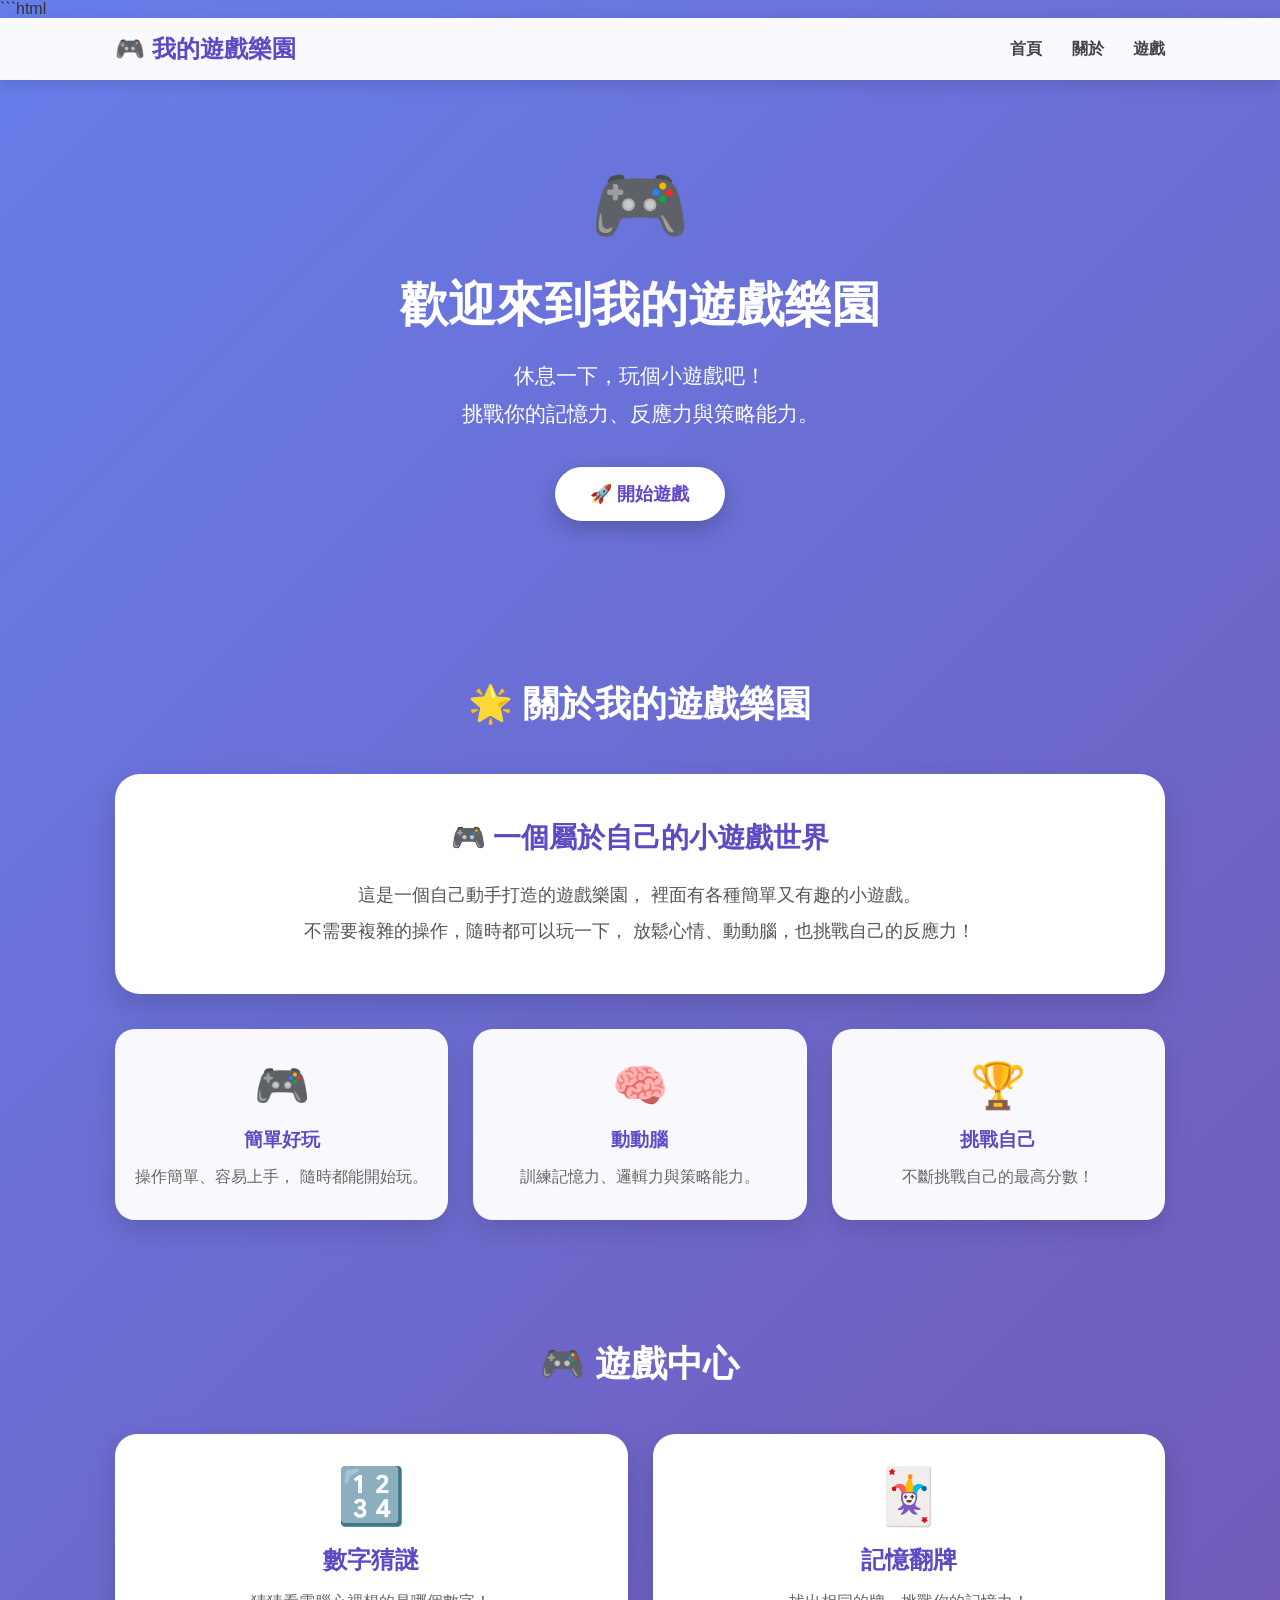
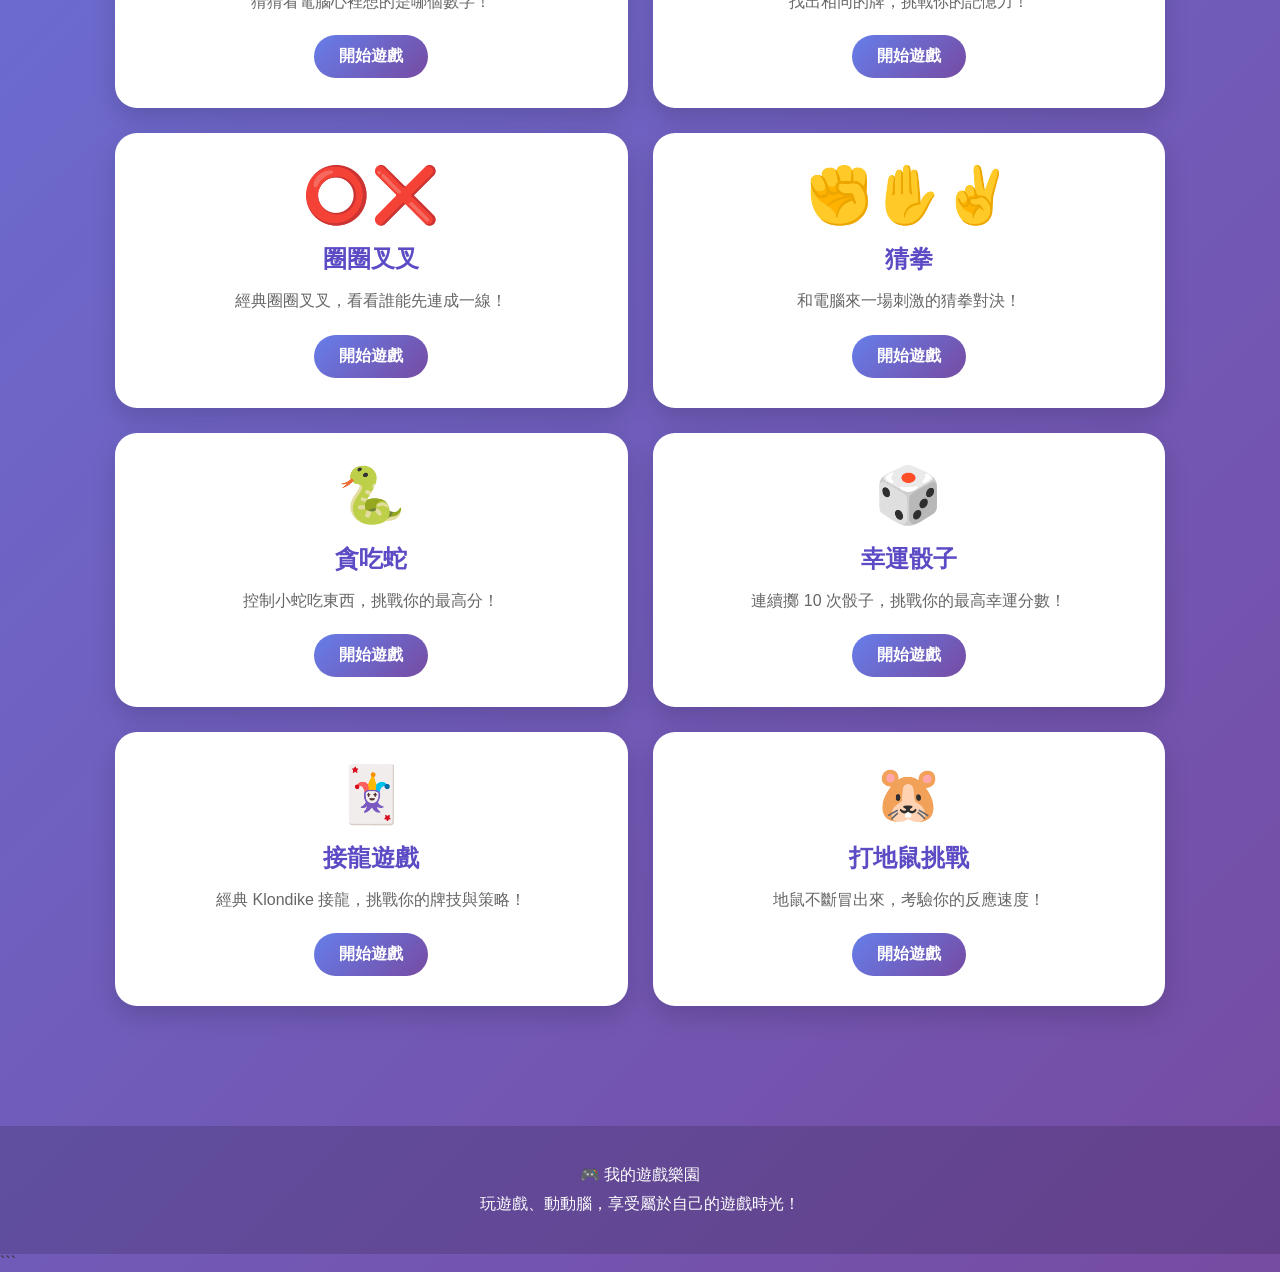
==== commit 04395991: "Add files via upload" ====
--- a/index.html
+++ b/index.html
@@ -4,12 +4,13 @@
 <head>
     <meta charset="UTF-8">
     <meta name="viewport" content="width=device-width, initial-scale=1.0">
-
     <title>我的遊戲樂園</title>
 
     <style>
         * {
             box-sizing: border-box;
+            margin: 0;
+            padding: 0;
         }
 
         html {
@@ -17,535 +18,275 @@
         }
 
         body {
-            margin: 0;
-
-            font-family:
-                Arial,
-                "Microsoft JhengHei",
-                "Noto Sans TC",
-                sans-serif;
-
-            color: #ffffff;
-
-            background:
-                radial-gradient(
-                    circle at top left,
-                    #334155 0%,
-                    transparent 35%
-                ),
-                radial-gradient(
-                    circle at bottom right,
-                    #312e81 0%,
-                    transparent 35%
-                ),
-                linear-gradient(
-                    135deg,
-                    #0f172a,
-                    #111827
-                );
-
+            font-family: "Microsoft JhengHei", Arial, sans-serif;
+            background: linear-gradient(135deg, #667eea, #764ba2);
+            color: #333;
             min-height: 100vh;
         }
 
-        a {
-            color: inherit;
-            text-decoration: none;
-        }
-
-        /* =========================
-           頁首
-        ========================= */
-
+        /* ===== 導覽列 ===== */
         header {
             position: sticky;
             top: 0;
-            z-index: 100;
-
-            background: rgba(15, 23, 42, 0.88);
-
-            backdrop-filter: blur(12px);
-
-            border-bottom:
-                1px solid
-                rgba(255, 255, 255, 0.1);
-        }
-
-        .header-inner {
+            z-index: 1000;
+            background: rgba(255, 255, 255, 0.96);
+            box-shadow: 0 4px 15px rgba(0, 0, 0, 0.12);
+        }
+
+        .nav-container {
             max-width: 1100px;
             margin: auto;
-
-            padding: 18px 20px;
-
+            padding: 15px 25px;
             display: flex;
             justify-content: space-between;
             align-items: center;
         }
 
         .logo {
-            font-size: 23px;
+            font-size: 24px;
             font-weight: bold;
-        }
-
-        .nav {
-            display: flex;
-            gap: 25px;
-        }
-
-        .nav a {
-            color: #cbd5e1;
-
-            font-size: 16px;
-
-            transition: 0.2s;
-        }
-
-        .nav a:hover {
-            color: #ffffff;
-        }
-
-
-        /* =========================
-           主視覺
-        ========================= */
-
+            color: #5b4bc4;
+        }
+
+        nav a {
+            text-decoration: none;
+            color: #444;
+            margin-left: 25px;
+            font-weight: bold;
+            transition: 0.3s;
+        }
+
+        nav a:hover {
+            color: #6c5ce7;
+        }
+
+        /* ===== Hero ===== */
         .hero {
-            max-width: 1100px;
-            margin: auto;
-
-            min-height: 500px;
-
-            padding: 80px 20px 70px;
-
+            min-height: 520px;
             display: flex;
             justify-content: center;
             align-items: center;
-
             text-align: center;
+            padding: 70px 20px;
+            color: white;
         }
 
         .hero-content {
-            max-width: 780px;
+            max-width: 800px;
         }
 
         .hero-icon {
-            font-size: 78px;
-
-            margin-bottom: 18px;
-
-            animation:
-                floatIcon 3s ease-in-out infinite;
-        }
-
-        @keyframes floatIcon {
-
-            0%,
-            100% {
+            font-size: 80px;
+            margin-bottom: 20px;
+            animation: float 3s ease-in-out infinite;
+        }
+
+        @keyframes float {
+            0%, 100% {
                 transform: translateY(0);
             }
 
             50% {
-                transform: translateY(-10px);
+                transform: translateY(-12px);
             }
         }
 
         .hero h1 {
-            margin: 0 0 20px;
-
-            font-size:
-                clamp(
-                    36px,
-                    6vw,
-                    58px
-                );
-
-            line-height: 1.2;
-        }
-
-        .hero h1 span {
-            color: #818cf8;
+            font-size: 48px;
+            margin-bottom: 20px;
         }
 
         .hero p {
-            margin: 0 auto 35px;
-
-            max-width: 650px;
-
-            color: #cbd5e1;
-
-            font-size: 20px;
-
+            font-size: 21px;
             line-height: 1.8;
+            margin-bottom: 35px;
         }
 
         .start-button {
             display: inline-block;
-
-            padding: 15px 34px;
-
-            border-radius: 14px;
-
-            background: #6366f1;
-
-            color: #ffffff;
-
+            padding: 15px 35px;
+            background: white;
+            color: #6246c7;
+            border-radius: 30px;
+            text-decoration: none;
             font-size: 18px;
-
             font-weight: bold;
-
-            box-shadow:
-                0 10px 30px
-                rgba(99, 102, 241, 0.3);
-
-            transition:
-                transform 0.2s,
-                background 0.2s;
+            box-shadow: 0 8px 20px rgba(0, 0, 0, 0.2);
+            transition: 0.3s;
         }
 
         .start-button:hover {
-            transform: translateY(-3px);
-
-            background: #818cf8;
-        }
-
-
-        /* =========================
-           關於網站
-        ========================= */
-
-        .about-section {
+            transform: translateY(-4px) scale(1.03);
+        }
+
+        /* ===== 共用區塊 ===== */
+        section {
             max-width: 1100px;
-            margin: auto;
-
-            padding: 30px 20px 80px;
-        }
-
-        .about-box {
-            padding: 45px;
-
-            background:
-                rgba(255, 255, 255, 0.06);
-
-            border:
-                1px solid
-                rgba(255, 255, 255, 0.1);
-
-            border-radius: 28px;
-
-            box-shadow:
-                0 20px 50px
-                rgba(0, 0, 0, 0.18);
-        }
-
-        .about-title {
-            margin: 0 0 15px;
-
-            font-size: 30px;
-        }
-
-        .about-text {
-            margin: 0;
-
-            color: #cbd5e1;
-
-            font-size: 17px;
-
-            line-height: 1.9;
-        }
-
-        .about-text strong {
-            color: #ffffff;
-        }
-
-
-        /* =========================
-           網站特色
-        ========================= */
-
-        .features {
-            margin-top: 35px;
-
-            display: grid;
-
-            grid-template-columns:
-                repeat(3, minmax(0, 1fr));
-
-            gap: 18px;
-        }
-
-        .feature-card {
-            padding: 25px;
-
-            background:
-                rgba(255, 255, 255, 0.05);
-
-            border:
-                1px solid
-                rgba(255, 255, 255, 0.08);
-
-            border-radius: 20px;
-
-            transition:
-                transform 0.2s,
-                background 0.2s;
-        }
-
-        .feature-card:hover {
-            transform: translateY(-4px);
-
-            background:
-                rgba(255, 255, 255, 0.09);
-        }
-
-        .feature-icon {
-            font-size: 36px;
-
-            margin-bottom: 12px;
-        }
-
-        .feature-card h3 {
-            margin: 0 0 8px;
-
-            font-size: 20px;
-        }
-
-        .feature-card p {
-            margin: 0;
-
-            color: #94a3b8;
-
-            line-height: 1.6;
-
-            font-size: 14px;
-        }
-
-
-        /* =========================
-           遊戲區
-        ========================= */
-
-        .games-section {
-            max-width: 1100px;
-            margin: auto;
-
-            padding: 30px 20px 100px;
+            margin: 0 auto;
+            padding: 80px 25px;
         }
 
         .section-title {
             text-align: center;
-
-            margin-bottom: 40px;
-        }
-
-        .section-title .small-title {
-            color: #818cf8;
-
-            font-size: 14px;
-
-            font-weight: bold;
-
-            letter-spacing: 3px;
-        }
-
-        .section-title h2 {
-            margin: 10px 0;
-
             font-size: 36px;
-        }
-
-        .section-title p {
-            margin: 0;
-
-            color: #94a3b8;
-
-            font-size: 17px;
-        }
-
-
-        /* =========================
-           遊戲卡片
-        ========================= */
+            color: white;
+            margin-bottom: 45px;
+        }
+
+        /* ===== 關於 ===== */
+        .about-box {
+            background: white;
+            border-radius: 25px;
+            padding: 45px;
+            text-align: center;
+            box-shadow: 0 12px 30px rgba(0, 0, 0, 0.15);
+            margin-bottom: 35px;
+        }
+
+        .about-box h3 {
+            font-size: 28px;
+            color: #5b4bc4;
+            margin-bottom: 20px;
+        }
+
+        .about-box p {
+            font-size: 18px;
+            line-height: 2;
+            color: #555;
+        }
+
+        /* ===== 三個特色 ===== */
+        .features {
+            display: grid;
+            grid-template-columns: repeat(3, 1fr);
+            gap: 25px;
+        }
+
+        .feature-card {
+            background: rgba(255, 255, 255, 0.96);
+            border-radius: 20px;
+            padding: 30px 20px;
+            text-align: center;
+            box-shadow: 0 10px 25px rgba(0, 0, 0, 0.12);
+            transition: 0.3s;
+        }
+
+        .feature-card:hover {
+            transform: translateY(-8px);
+        }
+
+        .feature-icon {
+            font-size: 45px;
+            margin-bottom: 15px;
+        }
+
+        .feature-card h3 {
+            color: #5b4bc4;
+            margin-bottom: 10px;
+        }
+
+        .feature-card p {
+            color: #666;
+            line-height: 1.7;
+        }
+
+        /* ===== 遊戲區 ===== */
+        .games-section {
+            padding-top: 40px;
+        }
 
         .games-grid {
             display: grid;
-
-            grid-template-columns:
-                repeat(2, minmax(0, 1fr));
-
-            gap: 20px;
+            grid-template-columns: repeat(2, 1fr);
+            gap: 25px;
         }
 
         .game-card {
-            position: relative;
-
-            min-height: 180px;
-
-            padding: 28px;
-
-            display: flex;
-
-            align-items: center;
-
-            gap: 22px;
-
-            background:
-                rgba(255, 255, 255, 0.07);
-
-            border:
-                1px solid
-                rgba(255, 255, 255, 0.1);
-
+            background: white;
             border-radius: 22px;
-
-            box-shadow:
-                0 15px 40px
-                rgba(0, 0, 0, 0.18);
-
-            transition:
-                transform 0.2s,
-                background 0.2s,
-                border-color 0.2s;
+            padding: 30px;
+            text-align: center;
+            box-shadow: 0 10px 25px rgba(0, 0, 0, 0.15);
+            transition: 0.3s;
         }
 
         .game-card:hover {
-            transform: translateY(-5px);
-
-            background:
-                rgba(255, 255, 255, 0.11);
-
-            border-color:
-                rgba(129, 140, 248, 0.5);
+            transform: translateY(-8px);
+            box-shadow: 0 16px 30px rgba(0, 0, 0, 0.2);
         }
 
         .game-icon {
-            flex-shrink: 0;
-
-            width: 75px;
-            height: 75px;
-
-            display: flex;
-
-            justify-content: center;
-            align-items: center;
-
-            background:
-                rgba(255, 255, 255, 0.08);
-
-            border-radius: 20px;
-
-            font-size: 38px;
-        }
-
-        .game-info {
-            flex: 1;
-        }
-
-        .game-info h3 {
-            margin: 0 0 10px;
-
+            font-size: 55px;
+            margin-bottom: 15px;
+        }
+
+        .game-card h3 {
+            color: #5b4bc4;
             font-size: 24px;
-        }
-
-        .game-info p {
-            margin: 0;
-
-            color: #94a3b8;
-
-            line-height: 1.6;
-
-            font-size: 15px;
-        }
-
-        .arrow {
-            flex-shrink: 0;
-
-            color: #818cf8;
-
-            font-size: 28px;
-
-            transition:
-                transform 0.2s;
-        }
-
-        .game-card:hover .arrow {
-            transform: translateX(5px);
-        }
-
-
-        /* =========================
-           頁尾
-        ========================= */
-
+            margin-bottom: 12px;
+        }
+
+        .game-card p {
+            color: #666;
+            line-height: 1.7;
+            margin-bottom: 20px;
+        }
+
+        .game-button {
+            display: inline-block;
+            background: linear-gradient(135deg, #667eea, #764ba2);
+            color: white;
+            padding: 11px 25px;
+            border-radius: 25px;
+            text-decoration: none;
+            font-weight: bold;
+            transition: 0.3s;
+        }
+
+        .game-button:hover {
+            transform: scale(1.05);
+        }
+
+        /* ===== 頁尾 ===== */
         footer {
-            border-top:
-                1px solid
-                rgba(255, 255, 255, 0.08);
-
+            text-align: center;
+            color: white;
             padding: 35px 20px;
-
-            text-align: center;
-
-            color: #64748b;
-
-            background:
-                rgba(15, 23, 42, 0.5);
+            background: rgba(0, 0, 0, 0.15);
+            margin-top: 40px;
         }
 
         footer p {
-            margin: 0;
-        }
-
-
-        /* =========================
-           手機版
-        ========================= */
-
+            line-height: 1.8;
+        }
+
+        /* ===== 手機版 ===== */
         @media (max-width: 700px) {
-
-            .header-inner {
-                padding: 15px;
-            }
-
-            .logo {
-                font-size: 19px;
-            }
-
-            .nav {
+            .nav-container {
+                flex-direction: column;
                 gap: 12px;
             }
 
-            .nav a {
-                font-size: 14px;
+            nav a {
+                margin: 0 8px;
             }
 
             .hero {
                 min-height: 450px;
-
-                padding:
-                    60px
-                    20px
-                    50px;
             }
 
             .hero-icon {
-                font-size: 58px;
+                font-size: 65px;
+            }
+
+            .hero h1 {
+                font-size: 34px;
             }
 
             .hero p {
                 font-size: 17px;
             }
 
-            .about-box {
-                padding: 30px 22px;
-            }
-
-            .about-title {
-                font-size: 26px;
-            }
-
-            .about-text {
-                font-size: 16px;
-            }
-
             .features {
                 grid-template-columns: 1fr;
             }
@@ -554,463 +295,210 @@
                 grid-template-columns: 1fr;
             }
 
-            .game-card {
-                padding: 22px;
-            }
-
-            .game-icon {
-                width: 65px;
-                height: 65px;
-
-                font-size: 32px;
-            }
-
-            .game-info h3 {
-                font-size: 21px;
-            }
-
-            .game-info p {
-                font-size: 14px;
+            .about-box {
+                padding: 30px 20px;
+            }
+
+            .section-title {
+                font-size: 30px;
             }
         }
     </style>
 </head>
 
-
 <body>
 
-
-    <!-- =========================
-         頁首
-    ========================= -->
-
+    <!-- ===== 導覽列 ===== -->
     <header>
-
-        <div class="header-inner">
-
-            <a
-                href="index.html"
-                class="logo"
-            >
-                🎮 我的遊戲樂園
+        <div class="nav-container">
+            <div class="logo">🎮 我的遊戲樂園</div>
+
+            <nav>
+                <a href="#home">首頁</a>
+                <a href="#about">關於</a>
+                <a href="#games">遊戲</a>
+            </nav>
+        </div>
+    </header>
+
+    <!-- ===== 首頁 ===== -->
+    <section class="hero" id="home">
+        <div class="hero-content">
+
+            <div class="hero-icon">🎮</div>
+
+            <h1>歡迎來到我的遊戲樂園</h1>
+
+            <p>
+                休息一下，玩個小遊戲吧！<br>
+                挑戰你的記憶力、反應力與策略能力。
+            </p>
+
+            <a href="#games" class="start-button">
+                🚀 開始遊戲
             </a>
 
-            <nav class="nav">
-
-                <a href="index.html">
-                    首頁
-                </a>
-
-                <a href="#about">
-                    關於
-                </a>
-
-                <a href="#games">
-                    遊戲
-                </a>
-
-            </nav>
-
         </div>
-
-    </header>
-
-
-    <!-- =========================
-         主畫面
-    ========================= -->
-
-    <main>
-
-
-        <section class="hero">
-
-            <div class="hero-content">
-
-                <div class="hero-icon">
-                    🎮
-                </div>
-
-                <h1>
-                    歡迎來到
-                    <span>我的遊戲樂園</span>
-                </h1>
-
-                <p>
-                    休息一下，玩個小遊戲吧！
-                    <br>
-                    挑戰你的記憶力、反應力與策略能力。
-                </p>
-
-                <a
-                    href="#games"
-                    class="start-button"
-                >
-                    開始遊戲
-                </a>
-
-            </div>
-
-        </section>
-
-
-        <!-- =========================
-             關於我的遊戲樂園
-        ========================= -->
-
-        <section
-            id="about"
-            class="about-section"
-        >
-
-            <div class="about-box">
-
-                <h2 class="about-title">
-                    🌟 關於我的遊戲樂園
-                </h2>
-
-                <p class="about-text">
-                    歡迎來到<strong>我的遊戲樂園</strong>！
-                    這是一個自己動手打造的小型遊戲網站，
-                    收錄各種簡單、有趣的小遊戲。
-                    <br><br>
-                    不需要複雜的規則，
-                    打開遊戲就可以開始挑戰。
-                    希望你能在這裡放鬆一下，
-                    找到自己喜歡的遊戲！
-                </p>
-
-
-                <div class="features">
-
-
-                    <div class="feature-card">
-
-                        <div class="feature-icon">
-                            🎮
-                        </div>
-
-                        <h3>
-                            簡單好玩
-                        </h3>
-
-                        <p>
-                            不需要複雜操作，
-                            打開就可以立即開始遊戲。
-                        </p>
-
-                    </div>
-
-
-                    <div class="feature-card">
-
-                        <div class="feature-icon">
-                            🧠
-                        </div>
-
-                        <h3>
-                            動動腦
-                        </h3>
-
-                        <p>
-                            從記憶力到策略，
-                            每款遊戲都有不同挑戰。
-                        </p>
-
-                    </div>
-
-
-                    <div class="feature-card">
-
-                        <div class="feature-icon">
-                            🏆
-                        </div>
-
-                        <h3>
-                            挑戰自己
-                        </h3>
-
-                        <p>
-                            不斷挑戰自己的紀錄，
-                            看看下一次能不能更好！
-                        </p>
-
-                    </div>
-
-
-                </div>
-
-            </div>
-
-        </section>
-
-
-        <!-- =========================
-             遊戲列表
-        ========================= -->
-
-        <section
-            id="games"
-            class="games-section"
-        >
-
-
-            <div class="section-title">
-
-                <div class="small-title">
-                    GAME CENTER
-                </div>
-
-                <h2>
-                    🎮 遊戲中心
-                </h2>
-
-                <p>
-                    選一個你喜歡的遊戲開始挑戰吧！
-                </p>
-
-            </div>
-
-
-            <div class="games-grid">
-
-
-                <!-- 1. 數字猜謎 -->
-
-                <a
-                    href="games/guess-number.html"
-                    class="game-card"
-                >
-
-                    <div class="game-icon">
-                        🔢
-                    </div>
-
-                    <div class="game-info">
-
-                        <h3>
-                            數字猜謎
-                        </h3>
-
-                        <p>
-                            猜猜看電腦心裡想的是哪個數字！
-                        </p>
-
-                    </div>
-
-                    <div class="arrow">
-                        →
-                    </div>
-
-                </a>
-
-
-                <!-- 2. 記憶翻牌 -->
-
-                <a
-                    href="games/memory.html"
-                    class="game-card"
-                >
-
-                    <div class="game-icon">
-                        🧠
-                    </div>
-
-                    <div class="game-info">
-
-                        <h3>
-                            記憶翻牌
-                        </h3>
-
-                        <p>
-                            考驗你的記憶力，
-                            找出相同的圖案！
-                        </p>
-
-                    </div>
-
-                    <div class="arrow">
-                        →
-                    </div>
-
-                </a>
-
-
-                <!-- 3. 圈圈叉叉 -->
-
-                <a
-                    href="games/tic-tac-toe.html"
-                    class="game-card"
-                >
-
-                    <div class="game-icon">
-                        ⭕❌
-                    </div>
-
-                    <div class="game-info">
-
-                        <h3>
-                            圈圈叉叉
-                        </h3>
-
-                        <p>
-                            經典圈圈叉叉遊戲，
-                            看看誰能先連成一線！
-                        </p>
-
-                    </div>
-
-                    <div class="arrow">
-                        →
-                    </div>
-
-                </a>
-
-
-                <!-- 4. 猜拳 -->
-
-                <a
-                    href="games/rock-paper-scissors.html"
-                    class="game-card"
-                >
-
-                    <div class="game-icon">
-                        ✊✋✌️
-                    </div>
-
-                    <div class="game-info">
-
-                        <h3>
-                            猜拳
-                        </h3>
-
-                        <p>
-                            出拳挑戰電腦，
-                            看看誰的運氣比較好！
-                        </p>
-
-                    </div>
-
-                    <div class="arrow">
-                        →
-                    </div>
-
-                </a>
-
-
-                <!-- 5. 貪吃蛇 -->
-
-                <a
-                    href="games/snake.html"
-                    class="game-card"
-                >
-
-                    <div class="game-icon">
-                        🐍
-                    </div>
-
-                    <div class="game-info">
-
-                        <h3>
-                            貪吃蛇
-                        </h3>
-
-                        <p>
-                            控制小蛇吃食物，
-                            不斷變長並挑戰最高分！
-                        </p>
-
-                    </div>
-
-                    <div class="arrow">
-                        →
-                    </div>
-
-                </a>
-
-
-                <!-- 6. 幸運骰子 -->
-
-                <a
-                    href="games/dice.html"
-                    class="game-card"
-                >
-
-                    <div class="game-icon">
-                        🎲
-                    </div>
-
-                    <div class="game-info">
-
-                        <h3>
-                            幸運骰子
-                        </h3>
-
-                        <p>
-                            連續擲 10 次骰子，
-                            挑戰你的最高幸運分數！
-                        </p>
-
-                    </div>
-
-                    <div class="arrow">
-                        →
-                    </div>
-
-                </a>
-
-
-                <!-- 7. 接龍遊戲 -->
-
-                <a
-                    href="games/solitaire.html"
-                    class="game-card"
-                >
-
-                    <div class="game-icon">
-                        🃏
-                    </div>
-
-                    <div class="game-info">
-
-                        <h3>
-                            接龍遊戲
-                        </h3>
-
-                        <p>
-                            經典撲克牌接龍，
-                            挑戰你的牌技與策略！
-                        </p>
-
-                    </div>
-
-                    <div class="arrow">
-                        →
-                    </div>
-
-                </a>
-
-
-            </div>
-
-        </section>
-
-
-    </main>
-
-
-    <!-- =========================
-         頁尾
-    ========================= -->
-
+    </section>
+
+    <!-- ===== 關於 ===== -->
+    <section id="about">
+
+        <h2 class="section-title">🌟 關於我的遊戲樂園</h2>
+
+        <div class="about-box">
+            <h3>🎮 一個屬於自己的小遊戲世界</h3>
+
+            <p>
+                這是一個自己動手打造的遊戲樂園，
+                裡面有各種簡單又有趣的小遊戲。
+                <br>
+                不需要複雜的操作，隨時都可以玩一下，
+                放鬆心情、動動腦，也挑戰自己的反應力！
+            </p>
+        </div>
+
+        <div class="features">
+
+            <div class="feature-card">
+                <div class="feature-icon">🎮</div>
+                <h3>簡單好玩</h3>
+                <p>
+                    操作簡單、容易上手，
+                    隨時都能開始玩。
+                </p>
+            </div>
+
+            <div class="feature-card">
+                <div class="feature-icon">🧠</div>
+                <h3>動動腦</h3>
+                <p>
+                    訓練記憶力、邏輯力與策略能力。
+                </p>
+            </div>
+
+            <div class="feature-card">
+                <div class="feature-icon">🏆</div>
+                <h3>挑戰自己</h3>
+                <p>
+                    不斷挑戰自己的最高分數！
+                </p>
+            </div>
+
+        </div>
+    </section>
+
+    <!-- ===== 遊戲中心 ===== -->
+    <section class="games-section" id="games">
+
+        <h2 class="section-title">🎮 遊戲中心</h2>
+
+        <div class="games-grid">
+
+            <!-- 1 -->
+            <div class="game-card">
+                <div class="game-icon">🔢</div>
+                <h3>數字猜謎</h3>
+                <p>
+                    猜猜看電腦心裡想的是哪個數字！
+                </p>
+                <a href="games/guess-number.html" class="game-button">
+                    開始遊戲
+                </a>
+            </div>
+
+            <!-- 2 -->
+            <div class="game-card">
+                <div class="game-icon">🃏</div>
+                <h3>記憶翻牌</h3>
+                <p>
+                    找出相同的牌，挑戰你的記憶力！
+                </p>
+                <a href="games/memory.html" class="game-button">
+                    開始遊戲
+                </a>
+            </div>
+
+            <!-- 3 -->
+            <div class="game-card">
+                <div class="game-icon">⭕❌</div>
+                <h3>圈圈叉叉</h3>
+                <p>
+                    經典圈圈叉叉，看看誰能先連成一線！
+                </p>
+                <a href="games/tic-tac-toe.html" class="game-button">
+                    開始遊戲
+                </a>
+            </div>
+
+            <!-- 4 -->
+            <div class="game-card">
+                <div class="game-icon">✊✋✌️</div>
+                <h3>猜拳</h3>
+                <p>
+                    和電腦來一場刺激的猜拳對決！
+                </p>
+                <a href="games/rock-paper-scissors.html" class="game-button">
+                    開始遊戲
+                </a>
+            </div>
+
+            <!-- 5 -->
+            <div class="game-card">
+                <div class="game-icon">🐍</div>
+                <h3>貪吃蛇</h3>
+                <p>
+                    控制小蛇吃東西，挑戰你的最高分！
+                </p>
+                <a href="games/snake.html" class="game-button">
+                    開始遊戲
+                </a>
+            </div>
+
+            <!-- 6 -->
+            <div class="game-card">
+                <div class="game-icon">🎲</div>
+                <h3>幸運骰子</h3>
+                <p>
+                    連續擲 10 次骰子，挑戰你的最高幸運分數！
+                </p>
+                <a href="games/dice.html" class="game-button">
+                    開始遊戲
+                </a>
+            </div>
+
+            <!-- 7 -->
+            <div class="game-card">
+                <div class="game-icon">🃏</div>
+                <h3>接龍遊戲</h3>
+                <p>
+                    經典 Klondike 接龍，挑戰你的牌技與策略！
+                </p>
+                <a href="games/solitaire.html" class="game-button">
+                    開始遊戲
+                </a>
+            </div>
+
+            <!-- 8：打地鼠 -->
+            <div class="game-card">
+                <div class="game-icon">🐹</div>
+                <h3>打地鼠挑戰</h3>
+                <p>
+                    地鼠不斷冒出來，考驗你的反應速度！
+                </p>
+                <a href="games/whack-a-mole.html" class="game-button">
+                    開始遊戲
+                </a>
+            </div>
+
+        </div>
+    </section>
+
+    <!-- ===== 頁尾 ===== -->
     <footer>
-
-        <p>
-            © 2026 我的遊戲樂園
-        </p>
-
+        <p>🎮 我的遊戲樂園</p>
+        <p>玩遊戲、動動腦，享受屬於自己的遊戲時光！</p>
     </footer>
-
 
 </body>
 </html>
